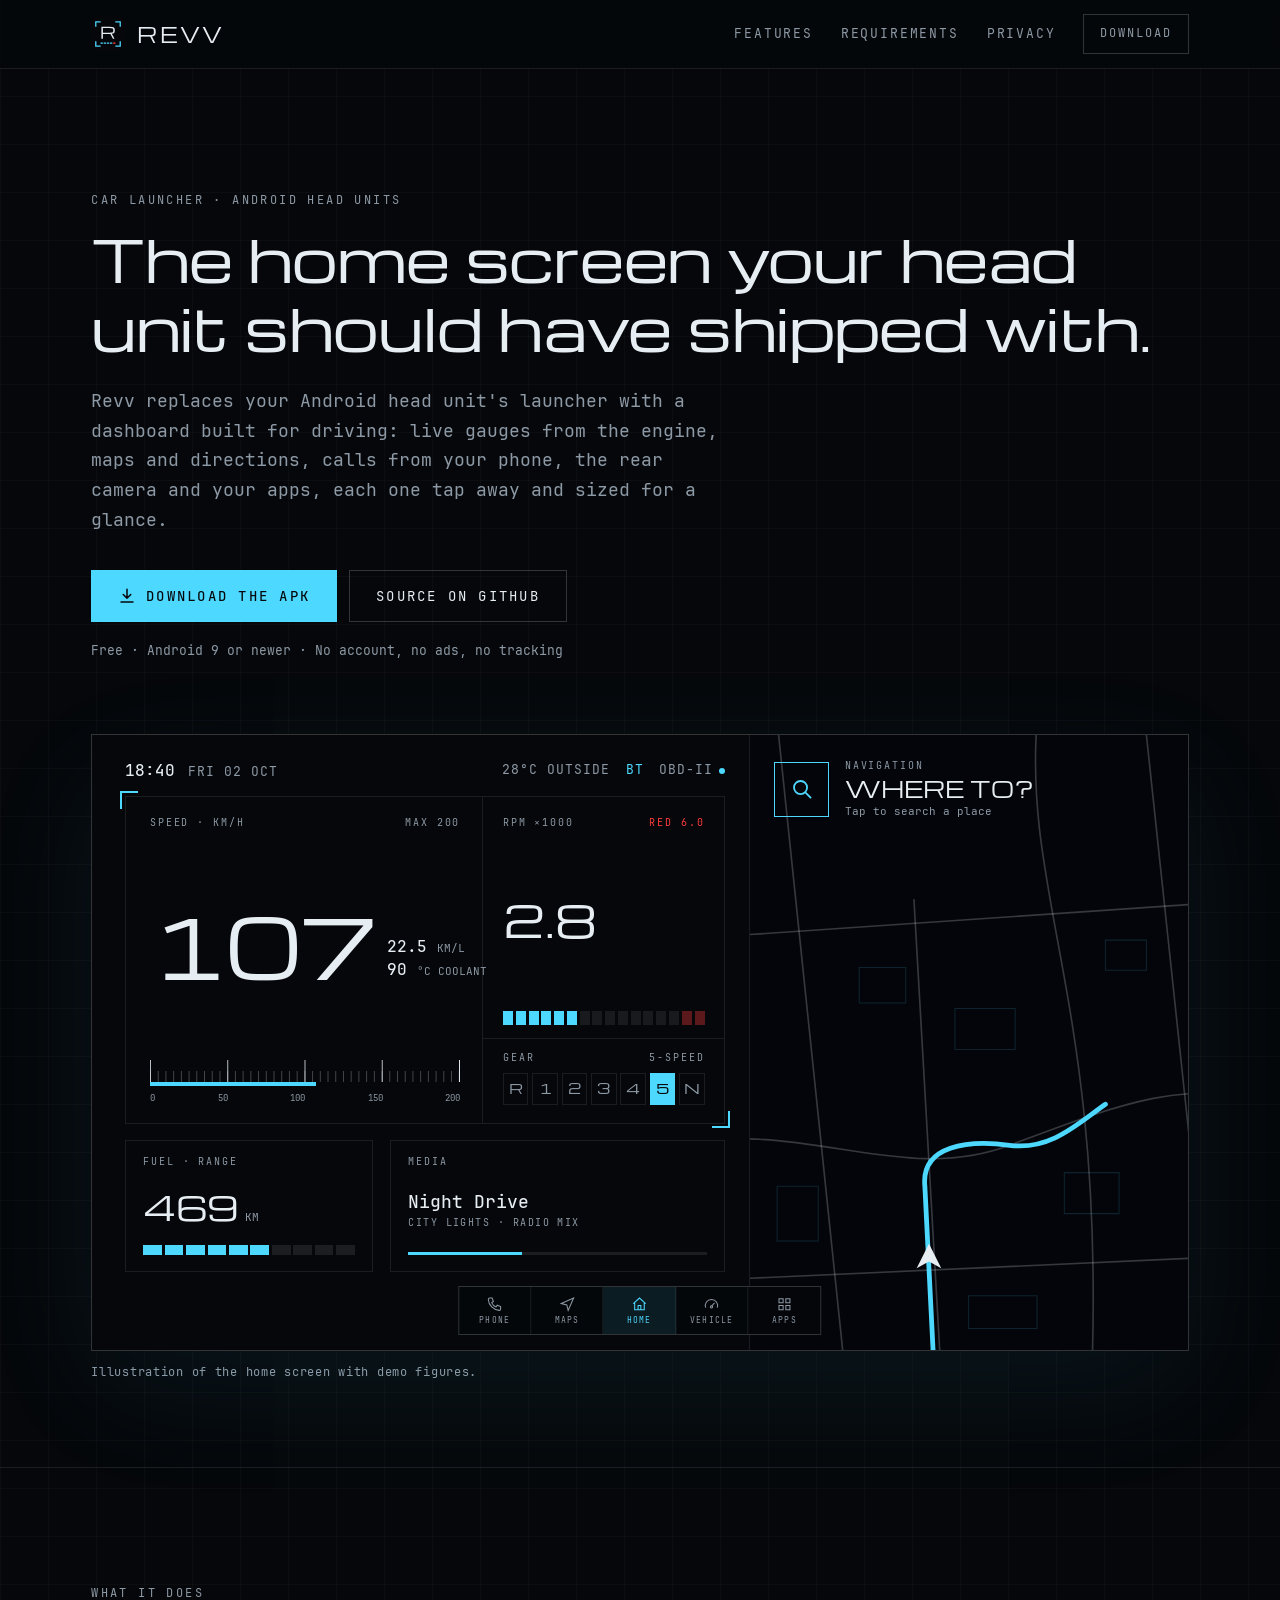
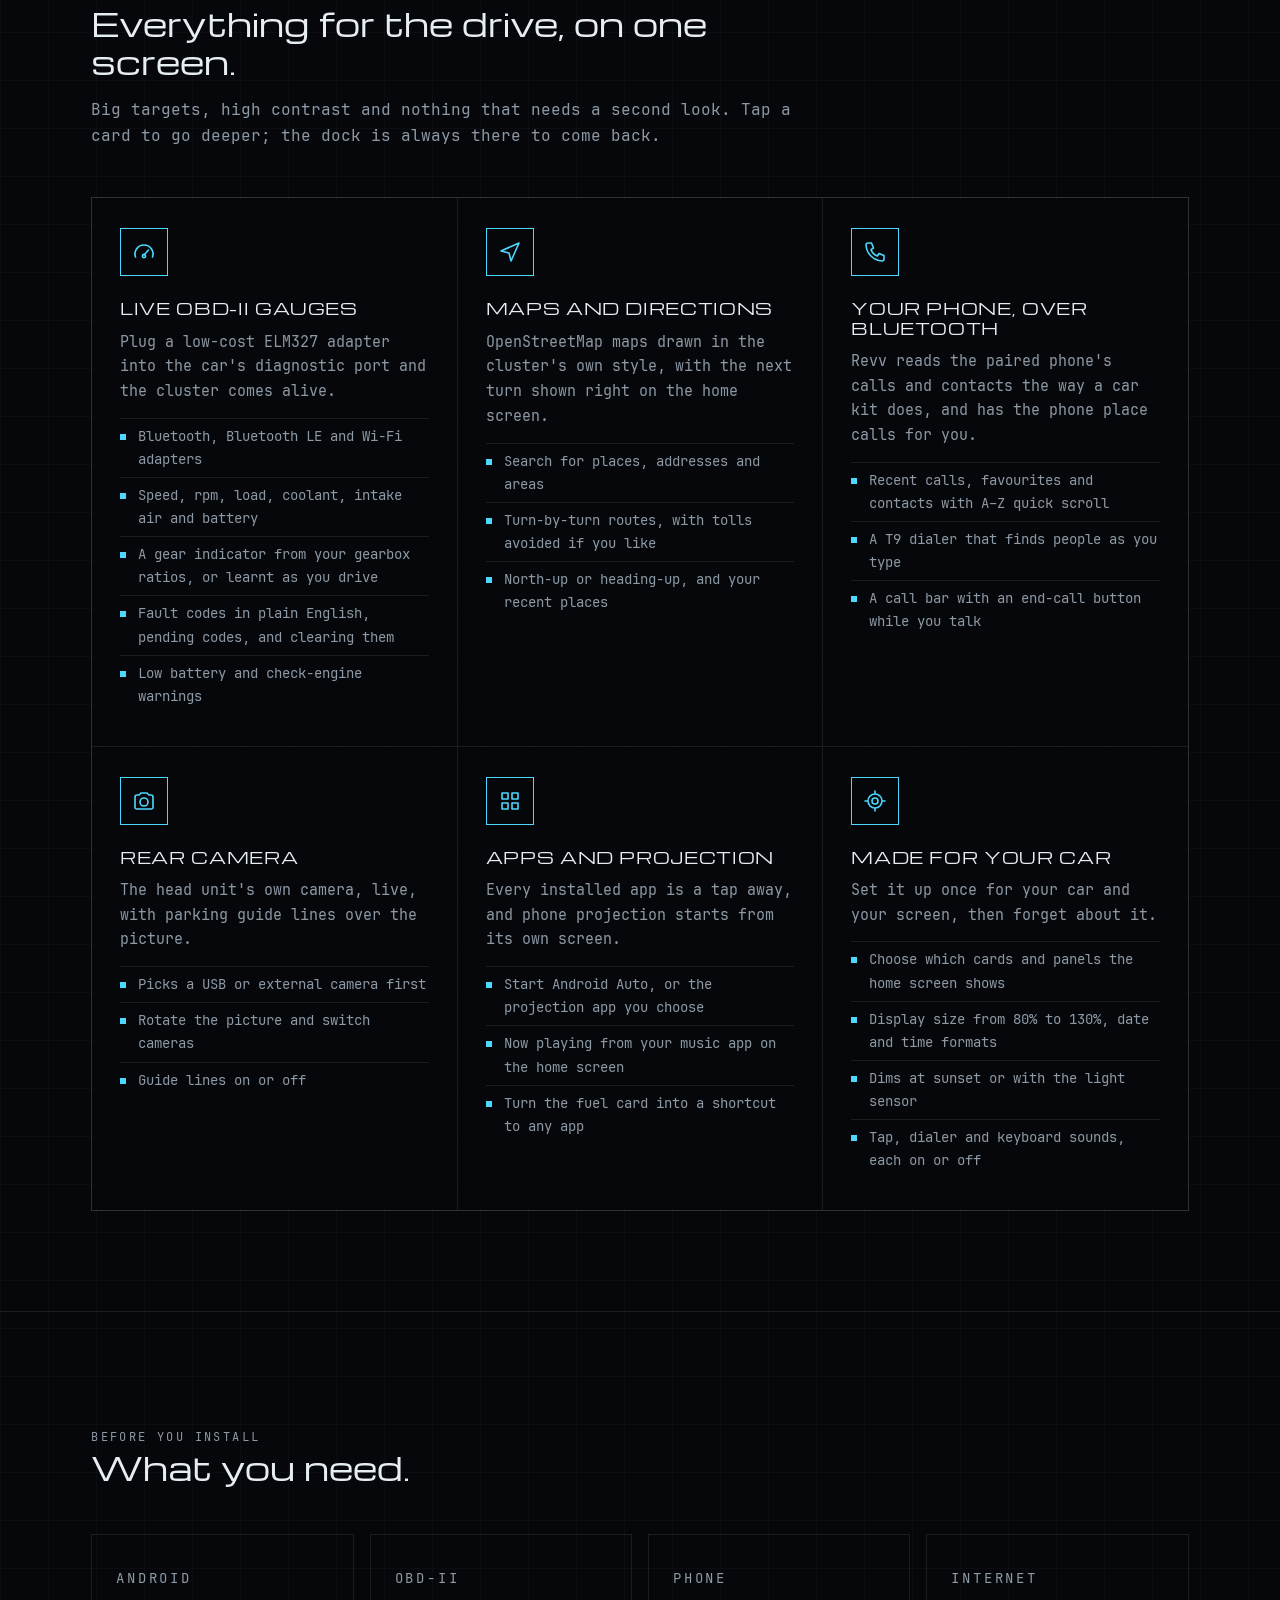
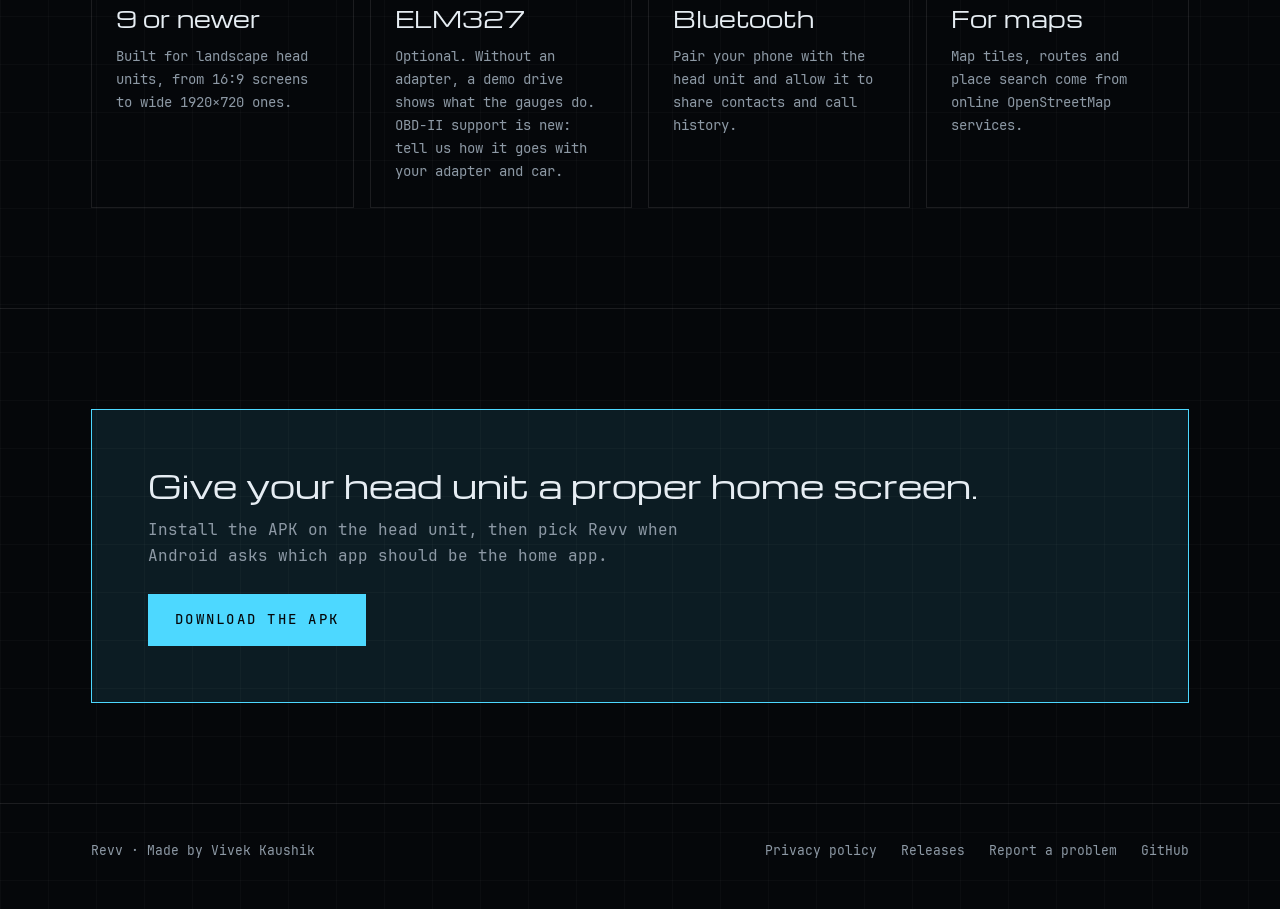
==== site/index.html @ 46c3a81d "Add fastlane releases on v* tags and a GitHub Pages site - fastlane lanes for tests, debug and relea" ====
<!doctype html>
<html lang="en">
<head>
  <meta charset="utf-8">
  <meta name="viewport" content="width=device-width, initial-scale=1">
  <title>Revv · Car launcher for Android head units</title>
  <meta name="description" content="Revv turns an Android head unit into a driver's dashboard: live OBD-II gauges and fault codes, maps and directions, your phone's calls and contacts over Bluetooth, the rear camera and your apps.">
  <meta name="theme-color" content="#05070a">
  <meta property="og:title" content="Revv · Car launcher for Android head units">
  <meta property="og:description" content="Live OBD-II gauges, maps, calls from your phone and your apps, on one home screen built for driving.">
  <meta property="og:type" content="website">
  <link rel="icon" href="assets/icon.svg" type="image/svg+xml">
  <link rel="stylesheet" href="assets/style.css">
</head>
<body>
  <header class="site-header">
    <div class="wrap">
      <a class="brand" href="./" aria-label="Revv home">
        <img src="assets/icon.svg" alt="">
        <span>REVV</span>
      </a>
      <nav class="site-nav" aria-label="Main">
        <a class="hide-small" href="#features">Features</a>
        <a class="hide-small" href="#requirements">Requirements</a>
        <a href="privacy.html">Privacy</a>
        <a class="button small" href="https://github.com/iamvivekkaushik/Revv/releases/latest">Download</a>
      </nav>
    </div>
  </header>

  <main>
    <div class="hero">
      <div class="wrap">
        <p class="caption">Car launcher · Android head units</p>
        <h1>The home screen your head unit should have shipped with.</h1>
        <p class="lede">Revv replaces your Android head unit's launcher with a dashboard built for driving: live gauges from the engine, maps and directions, calls from your phone, the rear camera and your apps, each one tap away and sized for a glance.</p>
        <div class="actions">
          <a class="button solid" href="https://github.com/iamvivekkaushik/Revv/releases/latest">
            <svg viewBox="0 0 24 24" fill="none" stroke="currentColor" stroke-width="2" stroke-linecap="round" stroke-linejoin="round" aria-hidden="true"><path d="M12 3v12M7 10l5 5 5-5M4 20h16"/></svg>
            Download the APK
          </a>
          <a class="button" href="https://github.com/iamvivekkaushik/Revv">Source on GitHub</a>
        </div>
        <p class="meta">Free · Android 9 or newer · No account, no ads, no tracking</p>

        <figure class="hmi" aria-label="Revv's home screen: speed, engine speed and gear, fuel range, now playing, and a map asking where to">
          <div class="hmi-grid">
            <div class="hmi-left">
              <div class="hmi-status">
                <div><b>18:40</b>FRI 02 OCT</div>
                <div>28°C OUTSIDE<span class="gap on">BT</span><span class="gap">OBD-II</span><span class="dot"></span></div>
              </div>
              <div class="hmi-cluster">
                <div class="hmi-speed">
                  <div class="hmi-row"><span>SPEED · KM/H</span><span>MAX 200</span></div>
                  <div class="hmi-readout">
                    <span class="big">107</span>
                    <div class="side">22.5 <span>KM/L</span><br>90 <span>°C COOLANT</span></div>
                  </div>
                  <div>
                    <div class="hmi-scale"></div>
                    <div class="hmi-scale-bar"></div>
                    <div class="hmi-scale-labels"><span>0</span><span>50</span><span>100</span><span>150</span><span>200</span></div>
                  </div>
                </div>
                <div class="hmi-side">
                  <div class="hmi-rpm">
                    <div class="hmi-row"><span>RPM ×1000</span><span class="red">RED 6.0</span></div>
                    <div class="big">2.8</div>
                    <div class="hmi-segments"><i class="lit"></i><i class="lit"></i><i class="lit"></i><i class="lit"></i><i class="lit"></i><i class="lit"></i><i></i><i></i><i></i><i></i><i></i><i></i><i></i><i></i><i class="redline"></i><i class="redline"></i></div>
                  </div>
                  <div class="hmi-gears">
                    <div class="hmi-row"><span>GEAR</span><span>5-SPEED</span></div>
                    <div class="strip"><span>R</span><span>1</span><span>2</span><span>3</span><span>4</span><span class="on">5</span><span>N</span></div>
                  </div>
                </div>
              </div>
              <div class="hmi-cards">
                <div class="hmi-card">
                  <div class="hmi-row"><span>FUEL · RANGE</span></div>
                  <div class="big">469<span>KM</span></div>
                  <div class="hmi-bars"><i class="lit"></i><i class="lit"></i><i class="lit"></i><i class="lit"></i><i class="lit"></i><i class="lit"></i><i></i><i></i><i></i><i></i></div>
                </div>
                <div class="hmi-card">
                  <div class="hmi-row"><span>MEDIA</span></div>
                  <div>
                    <div class="title">Night Drive</div>
                    <div class="sub">CITY LIGHTS · RADIO MIX</div>
                  </div>
                  <div class="hmi-progress"><i></i></div>
                </div>
              </div>
            </div>
            <div class="hmi-map">
              <svg viewBox="0 0 400 450" preserveAspectRatio="xMidYMid slice" aria-hidden="true">
                <g fill="none" stroke="rgba(230,237,243,0.22)" stroke-width="1.2">
                  <path d="M-20 300 C 80 280, 150 330, 230 300 S 360 250, 420 270"/>
                  <path d="M60 -10 L 110 470"/>
                  <path d="M250 -10 C 240 120, 300 200, 290 470"/>
                  <path d="M-20 150 L 420 120"/>
                  <path d="M-20 400 L 420 380"/>
                  <path d="M160 120 L 180 470"/>
                  <path d="M330 0 L 380 470"/>
                </g>
                <g fill="none" stroke="rgba(77,216,255,0.14)" stroke-width="0.8">
                  <path d="M120 170 h 34 v 26 h -34z M190 200 h 44 v 30 h -44z M270 320 h 40 v 30 h -40z M60 330 h 30 v 40 h -30z M300 150 h 30 v 22 h -30z M200 410 h 50 v 24 h -50z"/>
                </g>
                <path d="M175 470 L 168 330 C 165 300, 200 296, 230 300 S 280 284, 300 270" fill="none" stroke="#4dd8ff" stroke-width="3.5" stroke-linecap="round"/>
                <path d="M171 372 l -9 18 l 9 -5 l 9 5 z" fill="#e6edf3"/>
              </svg>
              <div class="hmi-where">
                <div class="box"><svg viewBox="0 0 24 24" fill="none" stroke="#4dd8ff" stroke-width="1.8"><path d="M10.5 17a6.5 6.5 0 1 1 0-13 6.5 6.5 0 0 1 0 13zM15.5 15.5 21 21"/></svg></div>
                <div>
                  <div class="caption">Navigation</div>
                  <div class="q">WHERE TO?</div>
                  <div class="hint">Tap to search a place</div>
                </div>
              </div>
            </div>
          </div>
          <div class="hmi-dock" aria-hidden="true">
            <span><svg viewBox="0 0 24 24" fill="none" stroke="currentColor" stroke-width="1.5"><path d="M5 3h3.5l2 5-2.5 1.6a11 11 0 0 0 6.4 6.4L16 13.5l5 2V19a2 2 0 0 1-2 2A17 17 0 0 1 3 5a2 2 0 0 1 2-2z"/></svg>PHONE</span>
            <span><svg viewBox="0 0 24 24" fill="none" stroke="currentColor" stroke-width="1.5"><path d="M3 11 21 3l-8 18-2-8z"/></svg>MAPS</span>
            <span class="on"><svg viewBox="0 0 24 24" fill="none" stroke="currentColor" stroke-width="1.5"><path d="M3 11l9-8 9 8M5 10v10h14V10M10 20v-6h4v6"/></svg>HOME</span>
            <span><svg viewBox="0 0 24 24" fill="none" stroke="currentColor" stroke-width="1.5"><path d="M3.5 17a9 9 0 1 1 17 0M12 15l4.5-5M13.6 16a1.6 1.6 0 1 1-3.2 0 1.6 1.6 0 0 1 3.2 0"/></svg>VEHICLE</span>
            <span><svg viewBox="0 0 24 24" fill="none" stroke="currentColor" stroke-width="1.5"><path d="M4 4h6v6H4zM14 4h6v6h-6zM4 14h6v6H4zM14 14h6v6h-6z"/></svg>APPS</span>
          </div>
        </figure>
        <p class="hmi-note">Illustration of the home screen with demo figures.</p>
      </div>
    </div>

    <section id="features">
      <div class="wrap">
        <div class="section-head">
          <p class="caption">What it does</p>
          <h2>Everything for the drive, on one screen.</h2>
          <p>Big targets, high contrast and nothing that needs a second look. Tap a card to go deeper; the dock is always there to come back.</p>
        </div>
        <div class="features">
          <article class="feature">
            <div class="icon"><svg viewBox="0 0 24 24" aria-hidden="true"><path d="M3.5 17a9 9 0 1 1 17 0M12 15l4.5-5M13.6 16a1.6 1.6 0 1 1-3.2 0 1.6 1.6 0 0 1 3.2 0"/></svg></div>
            <h3>LIVE OBD-II GAUGES</h3>
            <p>Plug a low-cost ELM327 adapter into the car's diagnostic port and the cluster comes alive.</p>
            <ul>
              <li>Bluetooth, Bluetooth LE and Wi-Fi adapters</li>
              <li>Speed, rpm, load, coolant, intake air and battery</li>
              <li>A gear indicator from your gearbox ratios, or learnt as you drive</li>
              <li>Fault codes in plain English, pending codes, and clearing them</li>
              <li>Low battery and check-engine warnings</li>
            </ul>
          </article>
          <article class="feature">
            <div class="icon"><svg viewBox="0 0 24 24" aria-hidden="true"><path d="M3 11 21 3l-8 18-2-8z"/></svg></div>
            <h3>MAPS AND DIRECTIONS</h3>
            <p>OpenStreetMap maps drawn in the cluster's own style, with the next turn shown right on the home screen.</p>
            <ul>
              <li>Search for places, addresses and areas</li>
              <li>Turn-by-turn routes, with tolls avoided if you like</li>
              <li>North-up or heading-up, and your recent places</li>
            </ul>
          </article>
          <article class="feature">
            <div class="icon"><svg viewBox="0 0 24 24" aria-hidden="true"><path d="M5 3h3.5l2 5-2.5 1.6a11 11 0 0 0 6.4 6.4L16 13.5l5 2V19a2 2 0 0 1-2 2A17 17 0 0 1 3 5a2 2 0 0 1 2-2z"/></svg></div>
            <h3>YOUR PHONE, OVER BLUETOOTH</h3>
            <p>Revv reads the paired phone's calls and contacts the way a car kit does, and has the phone place calls for you.</p>
            <ul>
              <li>Recent calls, favourites and contacts with A–Z quick scroll</li>
              <li>A T9 dialer that finds people as you type</li>
              <li>A call bar with an end-call button while you talk</li>
            </ul>
          </article>
          <article class="feature">
            <div class="icon"><svg viewBox="0 0 24 24" aria-hidden="true"><path d="M3 8a2 2 0 0 1 2-2h2l2-2h6l2 2h2a2 2 0 0 1 2 2v10a2 2 0 0 1-2 2H5a2 2 0 0 1-2-2zM16 13a4 4 0 1 1-8 0 4 4 0 0 1 8 0"/></svg></div>
            <h3>REAR CAMERA</h3>
            <p>The head unit's own camera, live, with parking guide lines over the picture.</p>
            <ul>
              <li>Picks a USB or external camera first</li>
              <li>Rotate the picture and switch cameras</li>
              <li>Guide lines on or off</li>
            </ul>
          </article>
          <article class="feature">
            <div class="icon"><svg viewBox="0 0 24 24" aria-hidden="true"><path d="M4 4h6v6H4zM14 4h6v6h-6zM4 14h6v6H4zM14 14h6v6h-6z"/></svg></div>
            <h3>APPS AND PROJECTION</h3>
            <p>Every installed app is a tap away, and phone projection starts from its own screen.</p>
            <ul>
              <li>Start Android Auto, or the projection app you choose</li>
              <li>Now playing from your music app on the home screen</li>
              <li>Turn the fuel card into a shortcut to any app</li>
            </ul>
          </article>
          <article class="feature">
            <div class="icon"><svg viewBox="0 0 24 24" aria-hidden="true"><path d="M15 12a3 3 0 1 1-6 0 3 3 0 0 1 6 0M19 12a7 7 0 1 1-14 0 7 7 0 0 1 14 0M12 2v3M12 19v3M2 12h3M19 12h3"/></svg></div>
            <h3>MADE FOR YOUR CAR</h3>
            <p>Set it up once for your car and your screen, then forget about it.</p>
            <ul>
              <li>Choose which cards and panels the home screen shows</li>
              <li>Display size from 80% to 130%, date and time formats</li>
              <li>Dims at sunset or with the light sensor</li>
              <li>Tap, dialer and keyboard sounds, each on or off</li>
            </ul>
          </article>
        </div>
      </div>
    </section>

    <section id="requirements">
      <div class="wrap">
        <div class="section-head">
          <p class="caption">Before you install</p>
          <h2>What you need.</h2>
        </div>
        <div class="facts">
          <div class="fact">
            <p class="caption">Android</p>
            <div class="value">9 or newer</div>
            <p>Built for landscape head units, from 16:9 screens to wide 1920×720 ones.</p>
          </div>
          <div class="fact">
            <p class="caption">OBD-II</p>
            <div class="value">ELM327</div>
            <p>Optional. Without an adapter, a demo drive shows what the gauges do. OBD-II support is new: tell us how it goes with your adapter and car.</p>
          </div>
          <div class="fact">
            <p class="caption">Phone</p>
            <div class="value">Bluetooth</div>
            <p>Pair your phone with the head unit and allow it to share contacts and call history.</p>
          </div>
          <div class="fact">
            <p class="caption">Internet</p>
            <div class="value">For maps</div>
            <p>Map tiles, routes and place search come from online OpenStreetMap services.</p>
          </div>
        </div>
      </div>
    </section>

    <section class="cta">
      <div class="wrap">
        <div class="panel">
          <div>
            <h2>Give your head unit a proper home screen.</h2>
            <p>Install the APK on the head unit, then pick Revv when Android asks which app should be the home app.</p>
          </div>
          <a class="button solid" href="https://github.com/iamvivekkaushik/Revv/releases/latest">Download the APK</a>
        </div>
      </div>
    </section>
  </main>

  <footer class="site-footer">
    <div class="wrap">
      <span>Revv · Made by Vivek Kaushik</span>
      <nav aria-label="Footer">
        <a href="privacy.html">Privacy policy</a>
        <a href="https://github.com/iamvivekkaushik/Revv/releases">Releases</a>
        <a href="https://github.com/iamvivekkaushik/Revv/issues">Report a problem</a>
        <a href="https://github.com/iamvivekkaushik/Revv">GitHub</a>
      </nav>
    </div>
  </footer>
</body>
</html>
---- site/assets/style.css ----
/* Revv's site: the HMI's own palette and fonts (Hmi.kt), on the same blueprint grid. */

@font-face {
  font-family: "Michroma";
  src: url("fonts/michroma_regular.ttf") format("truetype");
  font-display: swap;
}
@font-face {
  font-family: "JetBrains Mono";
  src: url("fonts/jetbrains_mono_regular.ttf") format("truetype");
  font-weight: 400;
  font-display: swap;
}
@font-face {
  font-family: "JetBrains Mono";
  src: url("fonts/jetbrains_mono_medium.ttf") format("truetype");
  font-weight: 500 700;
  font-display: swap;
}

:root {
  color-scheme: dark;
  --bg: #05070a;
  --panel: #080b10;
  --map: #03050a;
  --text: #e6edf3;
  --muted: #8d99a5;
  --faint: #3e4852;
  --line: rgba(255, 255, 255, 0.09);
  --line-strong: rgba(255, 255, 255, 0.18);
  --cyan: #4dd8ff;
  --cyan-wash: rgba(77, 216, 255, 0.1);
  --red: #ff3b3b;
  --amber: #ffb000;
  --display: "Michroma", "Eurostile", system-ui, sans-serif;
  --mono: "JetBrains Mono", ui-monospace, "SFMono-Regular", Menlo, monospace;
  --gutter: clamp(16px, 4vw, 56px);
  --max: 1200px;
}

* { box-sizing: border-box; }

html { scroll-behavior: smooth; }

body {
  margin: 0;
  background-color: var(--bg);
  background-image:
    linear-gradient(rgba(255, 255, 255, 0.025) 1px, transparent 1px),
    linear-gradient(90deg, rgba(255, 255, 255, 0.025) 1px, transparent 1px);
  background-size: 48px 48px;
  color: var(--text);
  font-family: var(--mono);
  font-size: 16px;
  line-height: 1.65;
  -webkit-font-smoothing: antialiased;
  overflow-x: hidden;
}

a { color: var(--cyan); text-decoration: none; }
a:hover { text-decoration: underline; text-underline-offset: 3px; }
a:focus-visible, .button:focus-visible { outline: 2px solid var(--cyan); outline-offset: 3px; }

.wrap { max-width: var(--max); margin: 0 auto; padding: 0 var(--gutter); }

.caption {
  font-size: 12px;
  letter-spacing: 0.2em;
  text-transform: uppercase;
  color: var(--muted);
}

h1, h2, h3 { font-family: var(--display); font-weight: 400; line-height: 1.2; margin: 0; }
h1 { font-size: clamp(30px, 5.2vw, 58px); letter-spacing: -0.01em; }
h2 { font-size: clamp(22px, 3vw, 32px); }
h3 { font-size: 16px; letter-spacing: 0.04em; }

/* Header */

.site-header {
  position: sticky;
  top: 0;
  z-index: 10;
  background: rgba(5, 7, 10, 0.86);
  backdrop-filter: blur(10px);
  border-bottom: 1px solid var(--line);
}
.site-header .wrap { display: flex; align-items: center; justify-content: space-between; gap: 16px; height: 68px; }
.brand { display: flex; align-items: center; gap: 12px; color: var(--text); }
.brand:hover { text-decoration: none; }
.brand img { width: 34px; height: 34px; }
.brand span { font-family: var(--display); font-size: 20px; letter-spacing: 0.12em; }
.site-nav { display: flex; align-items: center; gap: clamp(12px, 2.4vw, 28px); font-size: 13px; letter-spacing: 0.14em; text-transform: uppercase; }
.site-nav a { color: var(--muted); }
.site-nav a:hover { color: var(--text); text-decoration: none; }
@media (max-width: 640px) { .site-nav .hide-small { display: none; } }
/* On a phone the hero's own download button is right below, so the header keeps just the links. */
@media (max-width: 420px) {
  .site-nav .button { display: none; }
  .brand span { font-size: 17px; }
}

/* Buttons */

.button {
  display: inline-flex;
  align-items: center;
  justify-content: center;
  gap: 10px;
  min-height: 52px;
  padding: 0 26px;
  border: 1px solid var(--line-strong);
  color: var(--text);
  font-family: var(--mono);
  font-size: 14px;
  letter-spacing: 0.16em;
  text-transform: uppercase;
  white-space: nowrap;
}
.button:hover { text-decoration: none; border-color: var(--text); }
.button.solid { background: var(--cyan); border-color: var(--cyan); color: var(--bg); font-weight: 700; }
.button.solid:hover { background: #9ae9ff; border-color: #9ae9ff; }
.button.small { min-height: 40px; padding: 0 16px; font-size: 12px; }
.button svg { width: 18px; height: 18px; }

/* Hero */

.hero { padding: clamp(48px, 9vw, 110px) 0 clamp(40px, 6vw, 72px); }
.hero .lede { max-width: 640px; margin: 24px 0 0; color: var(--muted); font-size: clamp(16px, 1.6vw, 18px); }
.hero .actions { display: flex; flex-wrap: wrap; gap: 12px; margin-top: 36px; }
.hero .meta { margin-top: 18px; font-size: 13px; color: var(--muted); }

/* The HMI, drawn in HTML: a scaled-down home screen with demo figures. */

.hmi {
  container-type: inline-size;
  position: relative;
  margin: clamp(40px, 6vw, 72px) 0 0;
  aspect-ratio: 16 / 9;
  border: 1px solid var(--line-strong);
  background: var(--bg);
  box-shadow: 0 40px 120px rgba(77, 216, 255, 0.07);
  overflow: hidden;
}
.hmi * { line-height: 1.1; }
.hmi-grid { display: grid; grid-template-columns: 60fr 40fr; height: 100%; }
/* The bottom padding keeps the cards clear of the dock, as on the head unit. */
.hmi-left { display: flex; flex-direction: column; gap: 1.5cqi; padding: 2.4cqi 2.2cqi 7.2cqi 3cqi; min-width: 0; }
.hmi-status { display: flex; justify-content: space-between; align-items: center; font-size: 1.15cqi; color: var(--muted); letter-spacing: 0.08em; }
.hmi-status b { color: var(--text); font-weight: 500; font-size: 1.5cqi; margin-right: 1.2cqi; letter-spacing: 0; }
.hmi-status .on { color: var(--cyan); }
.hmi-status .dot { display: inline-block; width: 0.6cqi; height: 0.6cqi; border-radius: 50%; background: var(--cyan); margin-left: 0.5cqi; vertical-align: middle; }
.hmi-status .gap { margin-left: 1.4cqi; }

.hmi-cluster { position: relative; flex: 1; display: grid; grid-template-columns: minmax(0, 1fr) 22cqi; border: 1px solid var(--line); min-height: 0; }
.hmi-cluster::before, .hmi-cluster::after { content: ""; position: absolute; width: 1.4cqi; height: 1.4cqi; border-color: var(--cyan); border-style: solid; }
.hmi-cluster::before { top: -0.5cqi; left: -0.5cqi; border-width: 2px 0 0 2px; }
.hmi-cluster::after { bottom: -0.5cqi; right: -0.5cqi; border-width: 0 2px 2px 0; }
.hmi-speed { min-width: 0; display: flex; flex-direction: column; justify-content: space-between; padding: 1.8cqi 2cqi 1.8cqi 2.2cqi; border-right: 1px solid var(--line); }
.hmi-row { display: flex; justify-content: space-between; font-size: 0.95cqi; letter-spacing: 0.18em; color: var(--muted); }
.hmi-row .red { color: var(--red); }
.hmi-readout { display: flex; align-items: flex-end; gap: 1.1cqi; min-width: 0; }
.hmi-readout .big { font-family: var(--display); font-size: 7.4cqi; letter-spacing: -0.03em; }
.hmi-readout .side { padding-bottom: 0.6cqi; font-size: 1.45cqi; font-weight: 500; line-height: 1.5; white-space: nowrap; }
.hmi-readout .side span { font-size: 1cqi; color: var(--muted); font-weight: 400; }
/* Ticks every 5 km/h with a taller one every 50, over the bar filled to the speed. */
.hmi-scale {
  height: 2cqi;
  background:
    linear-gradient(90deg, rgba(230, 237, 243, 0.8) 1px, transparent 1px) 0 0 / 25% 100% repeat-x,
    linear-gradient(90deg, rgba(255, 255, 255, 0.25) 1px, transparent 1px) 0 100% / 2.5% 50% repeat-x;
  border-right: 1px solid rgba(230, 237, 243, 0.8);
}
.hmi-scale-bar { height: 0.35cqi; width: 53.5%; background: var(--cyan); }
.hmi-scale-labels { display: flex; justify-content: space-between; margin-top: 0.6cqi; font-size: 0.85cqi; color: var(--muted); }
.hmi-side { display: grid; grid-template-rows: 1fr auto; }
.hmi-rpm { padding: 1.8cqi 1.8cqi 1.2cqi; border-bottom: 1px solid var(--line); display: flex; flex-direction: column; justify-content: space-between; }
.hmi-rpm .big { font-family: var(--display); font-size: 4cqi; }
.hmi-segments { display: grid; grid-template-columns: repeat(16, 1fr); gap: 0.25cqi; height: 1.3cqi; }
.hmi-segments i { background: rgba(255, 255, 255, 0.08); }
.hmi-segments i.lit { background: var(--cyan); }
.hmi-segments i.redline { background: rgba(255, 59, 59, 0.35); }
.hmi-gears { padding: 1.2cqi 1.8cqi 1.6cqi; }
.hmi-gears .strip { display: grid; grid-template-columns: repeat(7, 1fr); gap: 0.35cqi; margin-top: 0.9cqi; }
.hmi-gears .strip span { display: grid; place-items: center; height: 2.9cqi; border: 1px solid var(--line); font-family: var(--display); font-size: 1.3cqi; color: var(--muted); }
.hmi-gears .strip span.on { background: var(--cyan); border-color: var(--cyan); color: var(--bg); }

.hmi-cards { display: grid; grid-template-columns: 1fr 1.35fr; gap: 1.5cqi; height: 12cqi; }
.hmi-card { border: 1px solid var(--line); padding: 1.4cqi 1.6cqi; display: flex; flex-direction: column; justify-content: space-between; min-width: 0; }
.hmi-card .big { font-family: var(--display); font-size: 3cqi; }
.hmi-card .big span { font-family: var(--mono); font-size: 1cqi; color: var(--muted); margin-left: 0.5cqi; }
.hmi-bars { display: grid; grid-template-columns: repeat(10, 1fr); gap: 0.25cqi; height: 0.9cqi; }
.hmi-bars i { background: rgba(255, 255, 255, 0.09); }
.hmi-bars i.lit { background: var(--cyan); }
.hmi-card .title { font-size: 1.6cqi; font-weight: 500; white-space: nowrap; overflow: hidden; text-overflow: ellipsis; }
.hmi-card .sub { font-size: 0.95cqi; letter-spacing: 0.14em; color: var(--muted); margin-top: 0.5cqi; }
.hmi-progress { height: 0.25cqi; background: var(--line); }
.hmi-progress i { display: block; height: 100%; width: 38%; background: var(--cyan); }

.hmi-map { position: relative; background: var(--map); border-left: 1px solid var(--line); overflow: hidden; }
.hmi-map svg { position: absolute; inset: 0; width: 100%; height: 100%; }
.hmi-where { position: absolute; top: 2.4cqi; left: 2.2cqi; right: 2.2cqi; display: flex; gap: 1.4cqi; align-items: center; }
.hmi-where .box { width: 5cqi; height: 5cqi; border: 1px solid var(--cyan); display: grid; place-items: center; flex: none; }
.hmi-where .box svg { position: static; width: 2.2cqi; height: 2.2cqi; }
.hmi-where .q { font-family: var(--display); font-size: 2cqi; margin-top: 0.4cqi; }
.hmi-where .caption { font-size: 0.9cqi; }
.hmi-where .hint { font-size: 1cqi; color: var(--muted); margin-top: 0.4cqi; }

.hmi-dock { position: absolute; left: 50%; bottom: 1.4cqi; transform: translateX(-50%); display: flex; border: 1px solid var(--line-strong); background: rgba(5, 7, 10, 0.92); }
.hmi-dock span { display: flex; flex-direction: column; align-items: center; gap: 0.4cqi; width: 6.6cqi; padding: 0.8cqi 0; font-size: 0.75cqi; letter-spacing: 0.14em; color: var(--muted); border-right: 1px solid var(--line); }
.hmi-dock span:last-child { border-right: 0; }
.hmi-dock span.on { color: var(--cyan); background: rgba(77, 216, 255, 0.1); }
.hmi-dock svg { width: 1.5cqi; height: 1.5cqi; }

.hmi-note { margin-top: 12px; font-size: 12px; color: var(--muted); letter-spacing: 0.06em; }

/* Sections */

section { padding: clamp(56px, 8vw, 100px) 0; border-top: 1px solid var(--line); }
.section-head { max-width: 700px; margin-bottom: clamp(32px, 4vw, 48px); }
.section-head p { color: var(--muted); margin: 16px 0 0; }

.features { display: grid; grid-template-columns: repeat(auto-fill, minmax(min(100%, 330px), 1fr)); gap: 1px; background: var(--line); border: 1px solid var(--line); }
.feature { background: var(--bg); padding: 30px 28px 32px; }
.feature .icon { width: 48px; height: 48px; border: 1px solid var(--cyan); display: grid; place-items: center; margin-bottom: 22px; }
.feature .icon svg { width: 24px; height: 24px; stroke: var(--cyan); fill: none; stroke-width: 1.6; stroke-linecap: round; stroke-linejoin: round; }
.feature p { color: var(--muted); margin: 12px 0 0; font-size: 15px; }
.feature ul { margin: 14px 0 0; padding: 0; list-style: none; font-size: 14px; color: var(--muted); }
.feature li { padding: 6px 0 6px 18px; position: relative; border-top: 1px solid var(--line); }
.feature li::before { content: ""; position: absolute; left: 0; top: 15px; width: 6px; height: 6px; background: var(--cyan); }

.facts { display: grid; grid-template-columns: repeat(auto-fit, minmax(min(100%, 240px), 1fr)); gap: 16px; }
.fact { border: 1px solid var(--line); padding: 24px; }
.fact .value { font-family: var(--display); font-size: 22px; margin-top: 10px; }
.fact p { margin: 8px 0 0; color: var(--muted); font-size: 14px; }

.cta { text-align: left; }
.cta .panel { border: 1px solid var(--cyan); background: var(--cyan-wash); padding: clamp(28px, 5vw, 56px); display: flex; flex-wrap: wrap; align-items: center; justify-content: space-between; gap: 24px; }
.cta p { margin: 12px 0 0; color: var(--muted); max-width: 560px; }

/* Footer */

.site-footer { border-top: 1px solid var(--line); padding: 36px 0 48px; font-size: 13px; color: var(--muted); }
.site-footer .wrap { display: flex; flex-wrap: wrap; justify-content: space-between; gap: 16px 32px; }
.site-footer nav { display: flex; flex-wrap: wrap; gap: 12px 24px; }
.site-footer a { color: var(--muted); }
.site-footer a:hover { color: var(--text); }

/* Privacy policy */

.policy { padding: clamp(40px, 7vw, 80px) 0 clamp(56px, 8vw, 96px); }
.policy .wrap { max-width: 860px; }
.policy .effective { margin-top: 14px; color: var(--muted); font-size: 14px; }
.policy .summary { margin: 36px 0 8px; border: 1px solid var(--cyan); background: var(--cyan-wash); padding: 24px 28px; }
.policy .summary ul { margin: 12px 0 0; padding-left: 20px; }
.policy .summary li { margin: 6px 0; }
.policy h2 { font-size: clamp(18px, 2.2vw, 22px); margin: 56px 0 16px; padding-top: 24px; border-top: 1px solid var(--line); }
.policy h3 { margin: 28px 0 8px; color: var(--cyan); font-family: var(--mono); font-weight: 500; font-size: 15px; letter-spacing: 0.08em; text-transform: uppercase; }
.policy p, .policy li { color: #c3ccd5; }
.policy ul { padding-left: 20px; }
.policy li { margin: 6px 0; }
.policy strong { color: var(--text); font-weight: 500; }

.table-scroll { overflow-x: auto; margin: 16px 0; border: 1px solid var(--line); }
table { width: 100%; border-collapse: collapse; font-size: 14px; min-width: 560px; }
th, td { text-align: left; vertical-align: top; padding: 12px 16px; border-bottom: 1px solid var(--line); }
th { font-weight: 500; font-size: 12px; letter-spacing: 0.14em; text-transform: uppercase; color: var(--muted); background: var(--panel); }
tr:last-child td { border-bottom: 0; }
td:first-child { color: var(--text); white-space: nowrap; }

/* On a phone each table row becomes a small card, its column names as labels. */
@media (max-width: 640px) {
  table { min-width: 0; }
  thead { display: none; }
  table, tbody, tr, td { display: block; }
  tr { padding: 14px 16px; border-bottom: 1px solid var(--line); }
  tr:last-child { border-bottom: 0; }
  td { padding: 4px 0; border: 0; }
  td:first-child { white-space: normal; font-weight: 500; padding-bottom: 6px; }
  td + td::before { content: attr(data-label); display: block; font-size: 11px; letter-spacing: 0.14em; text-transform: uppercase; color: var(--muted); }
}

@media (prefers-reduced-motion: reduce) { html { scroll-behavior: auto; } }
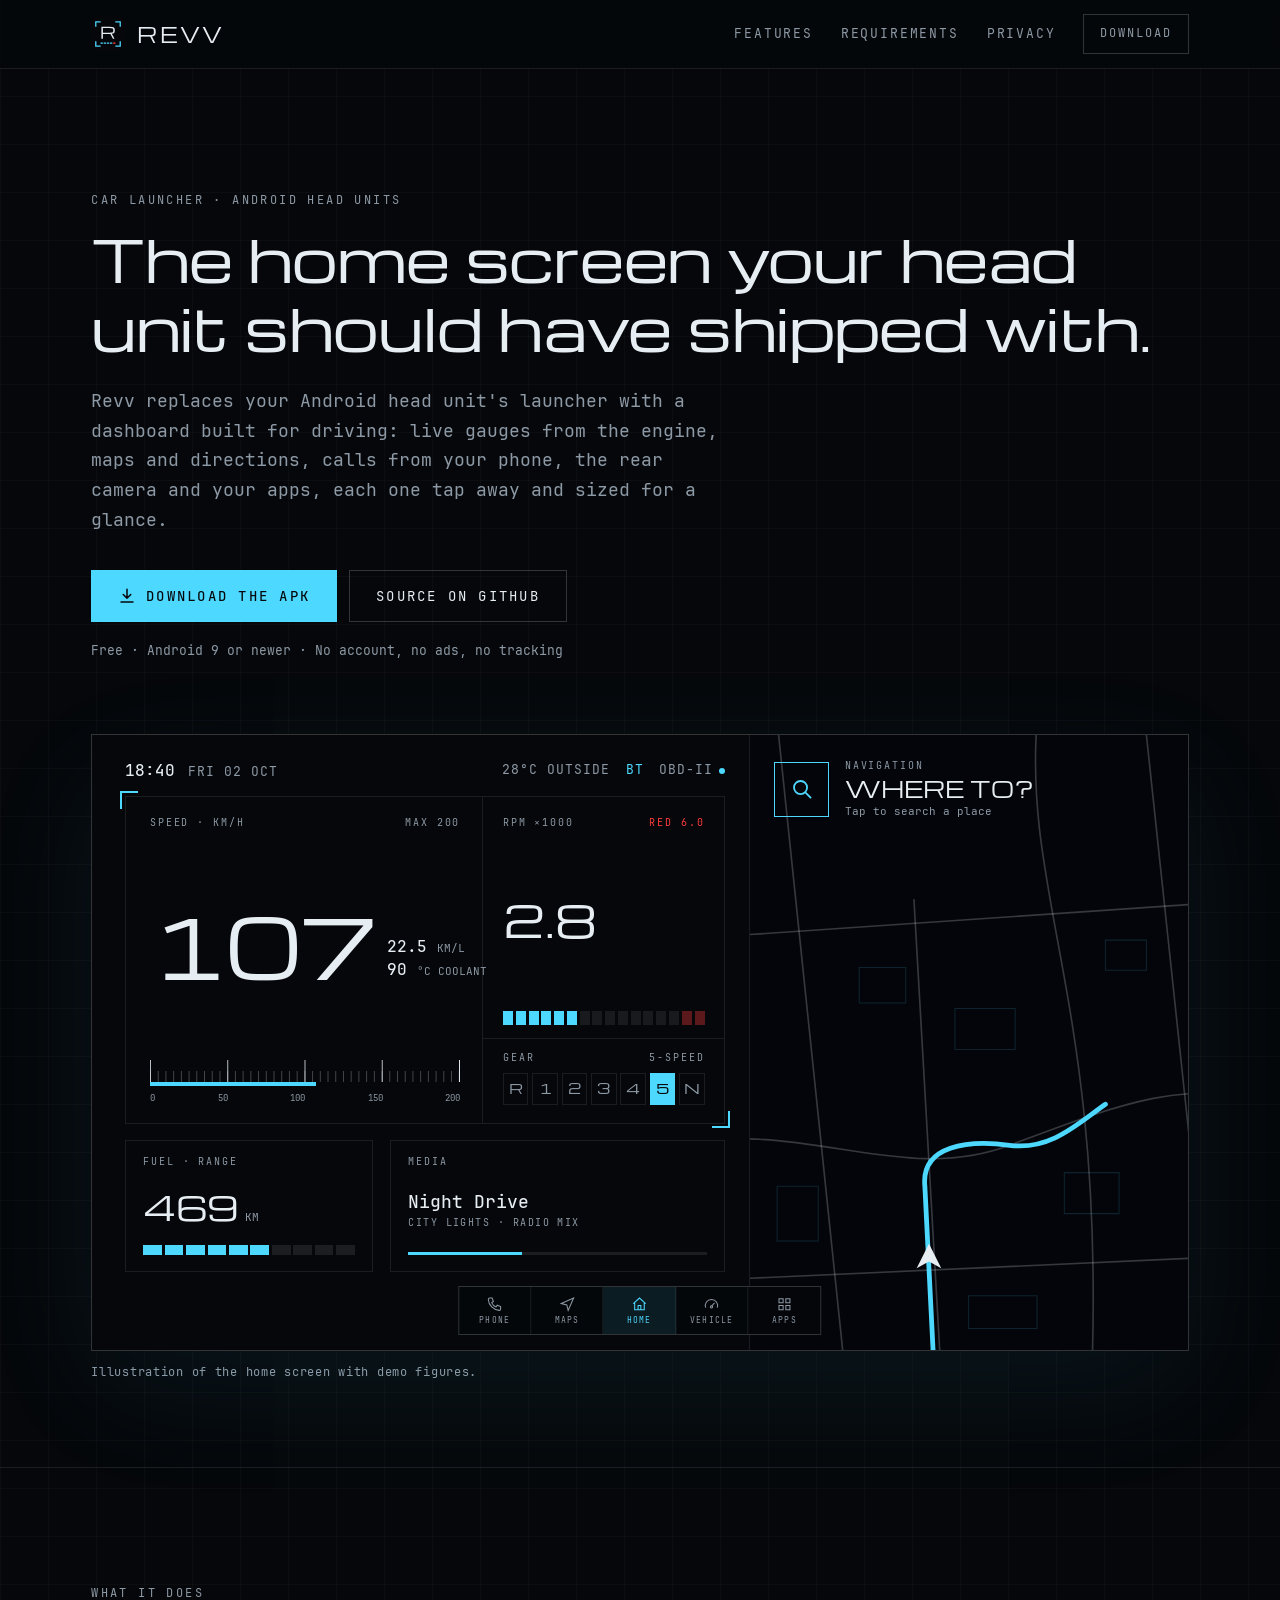
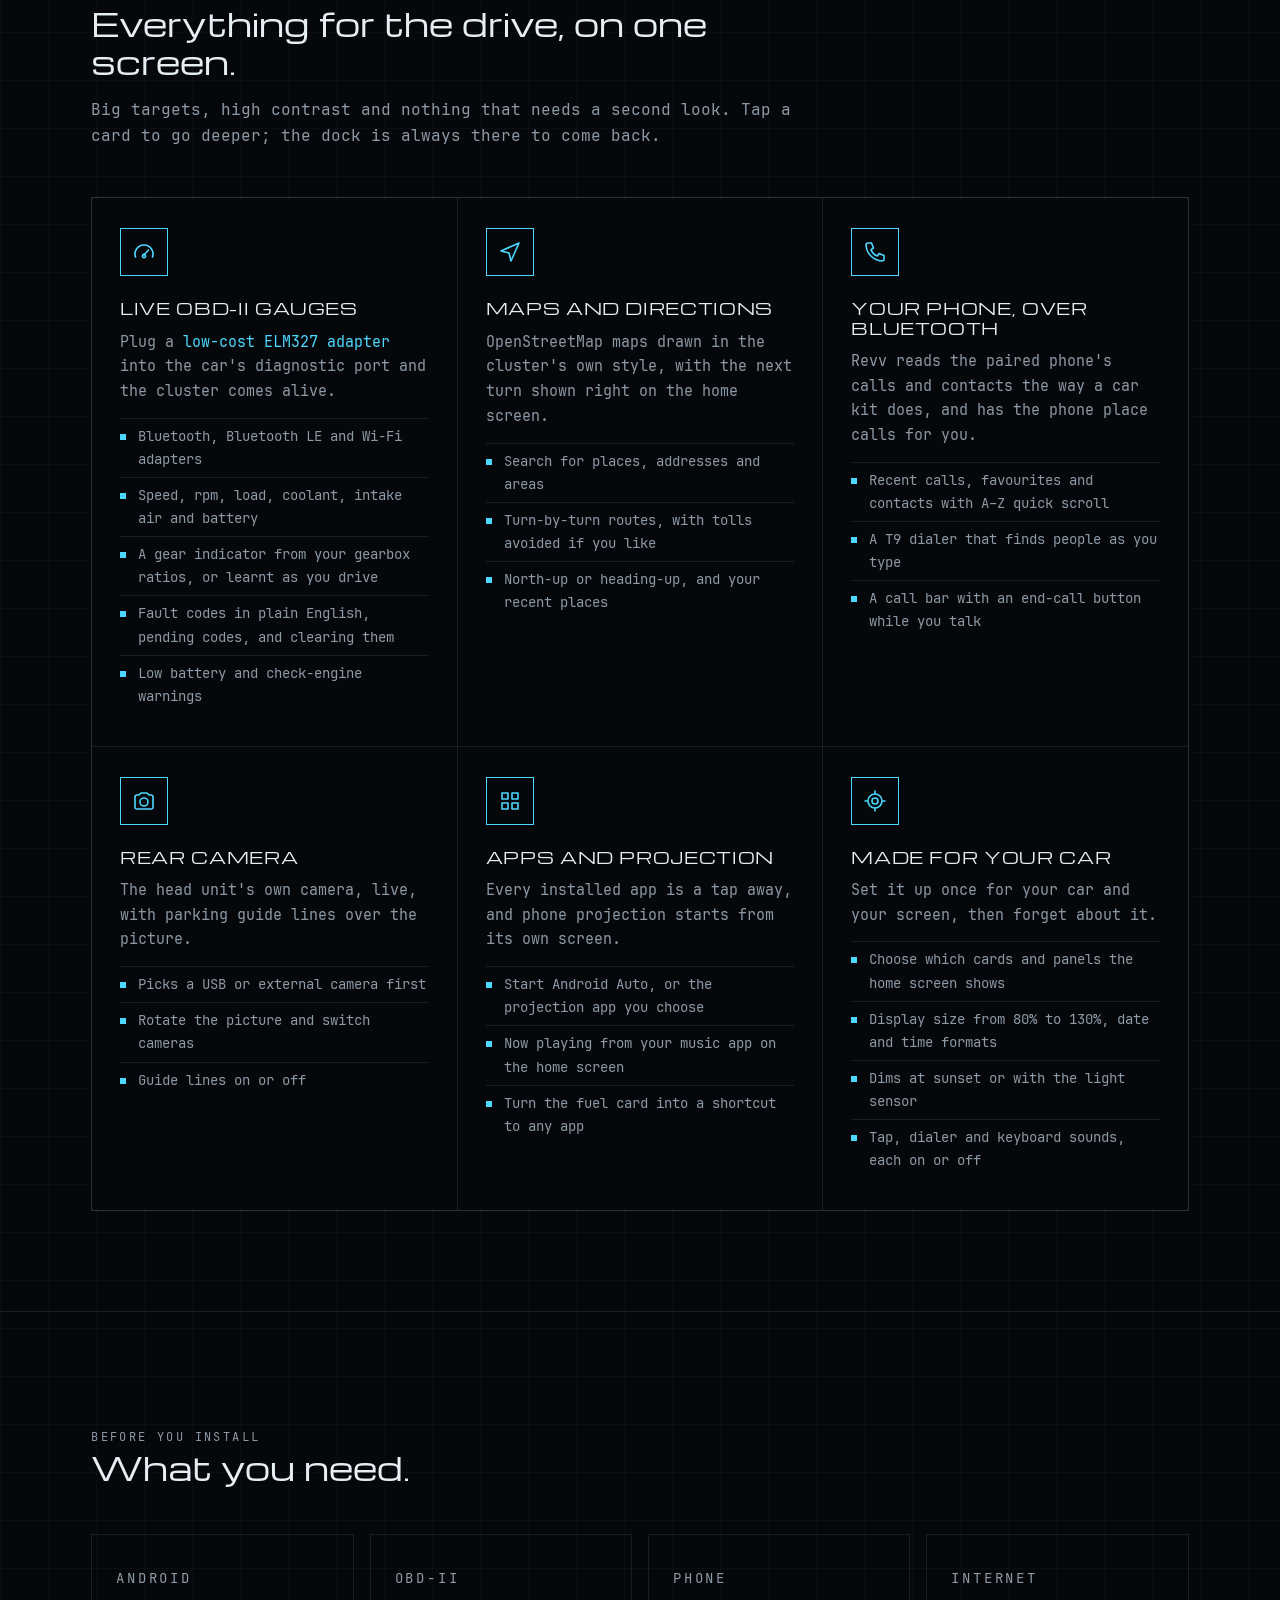
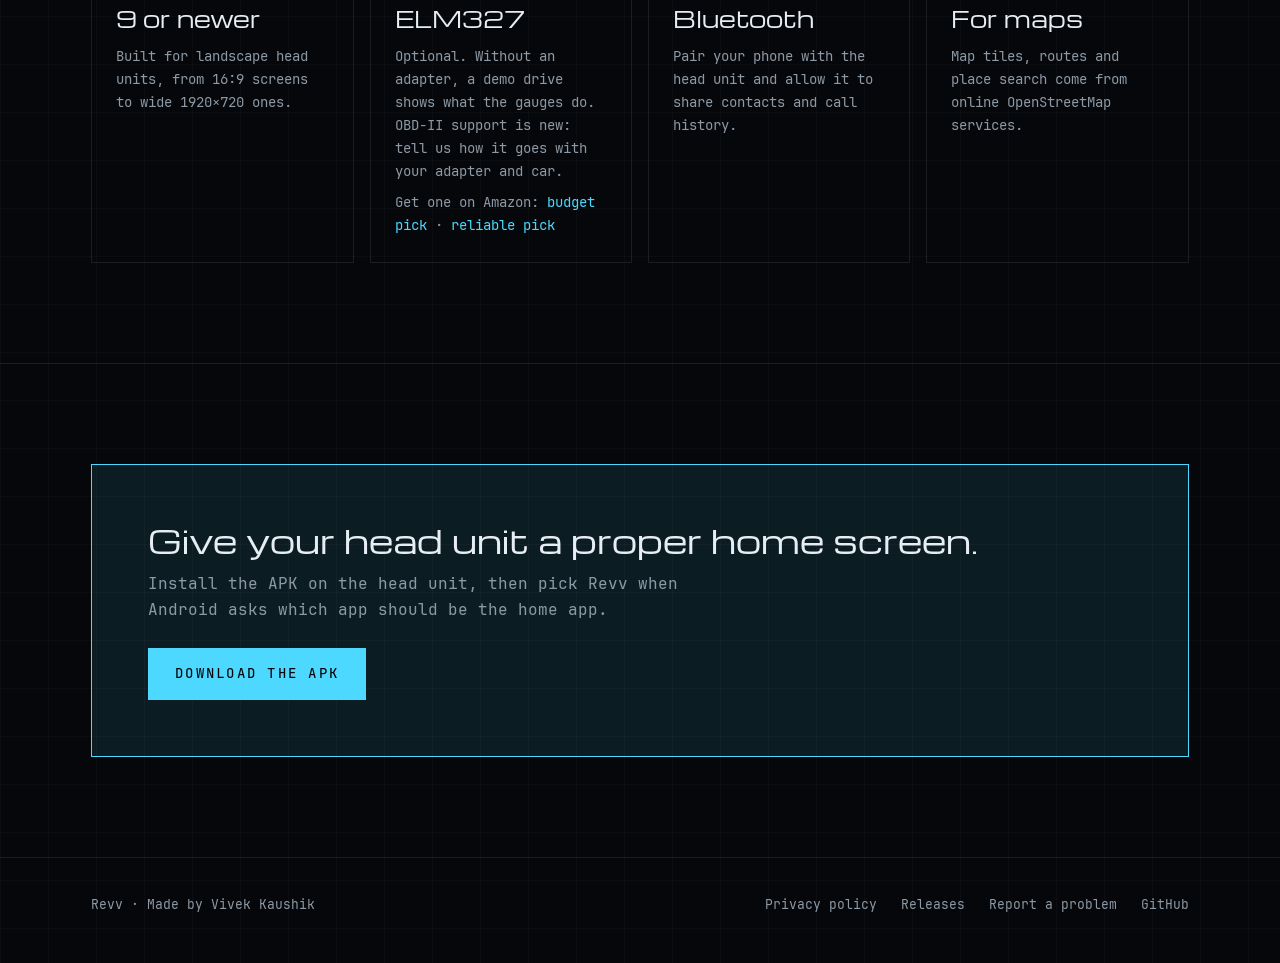
==== commit da950408: "Link ELM327 adapters on Amazon from the site The OBD-II feature card links a budget adapter, and the" ====
--- a/site/index.html
+++ b/site/index.html
@@ -141,7 +141,7 @@
           <article class="feature">
             <div class="icon"><svg viewBox="0 0 24 24" aria-hidden="true"><path d="M3.5 17a9 9 0 1 1 17 0M12 15l4.5-5M13.6 16a1.6 1.6 0 1 1-3.2 0 1.6 1.6 0 0 1 3.2 0"/></svg></div>
             <h3>LIVE OBD-II GAUGES</h3>
-            <p>Plug a low-cost ELM327 adapter into the car's diagnostic port and the cluster comes alive.</p>
+            <p>Plug a <a href="https://link.amazon/B03dDizn2" target="_blank" rel="noopener">low-cost ELM327 adapter</a> into the car's diagnostic port and the cluster comes alive.</p>
             <ul>
               <li>Bluetooth, Bluetooth LE and Wi-Fi adapters</li>
               <li>Speed, rpm, load, coolant, intake air and battery</li>
@@ -221,6 +221,7 @@
             <p class="caption">OBD-II</p>
             <div class="value">ELM327</div>
             <p>Optional. Without an adapter, a demo drive shows what the gauges do. OBD-II support is new: tell us how it goes with your adapter and car.</p>
+            <p>Get one on Amazon: <a href="https://link.amazon/B03dDizn2" target="_blank" rel="noopener">budget pick</a> · <a href="https://link.amazon/B00wy39Qi" target="_blank" rel="noopener">reliable pick</a></p>
           </div>
           <div class="fact">
             <p class="caption">Phone</p>
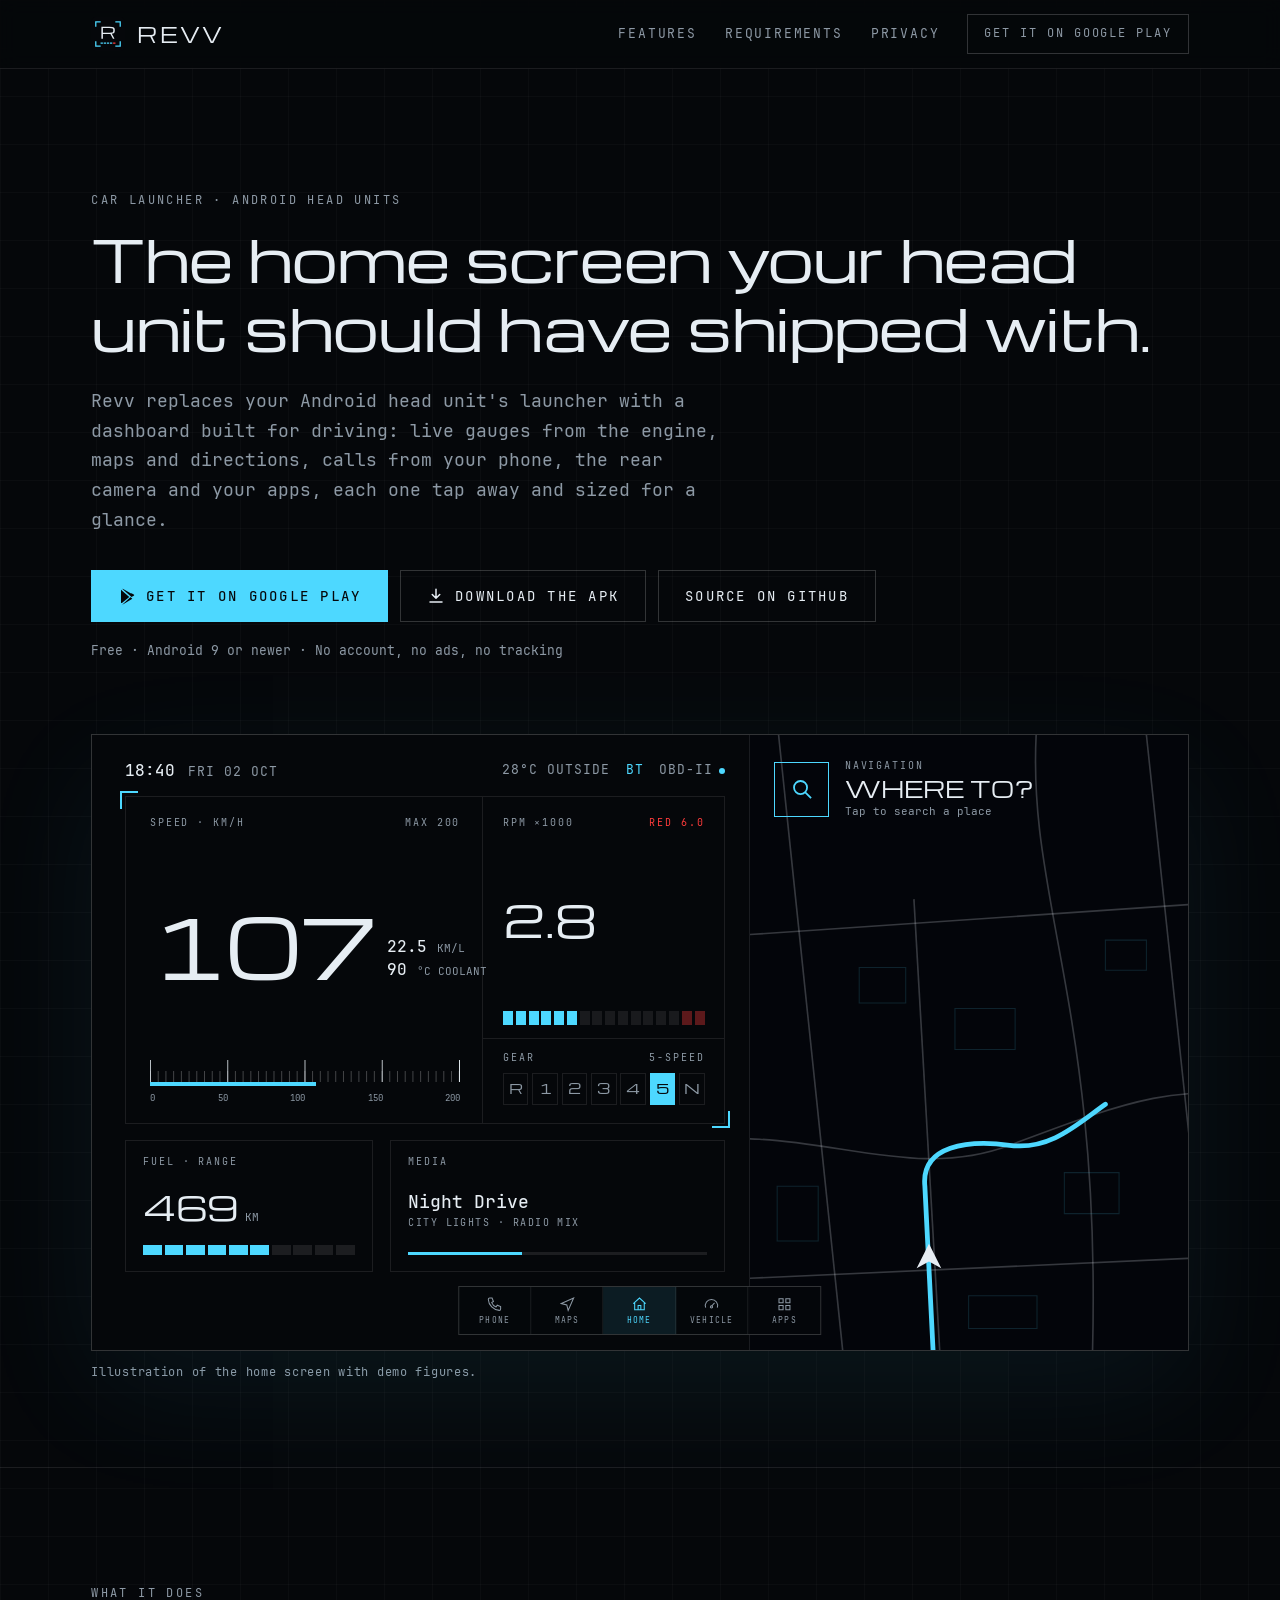
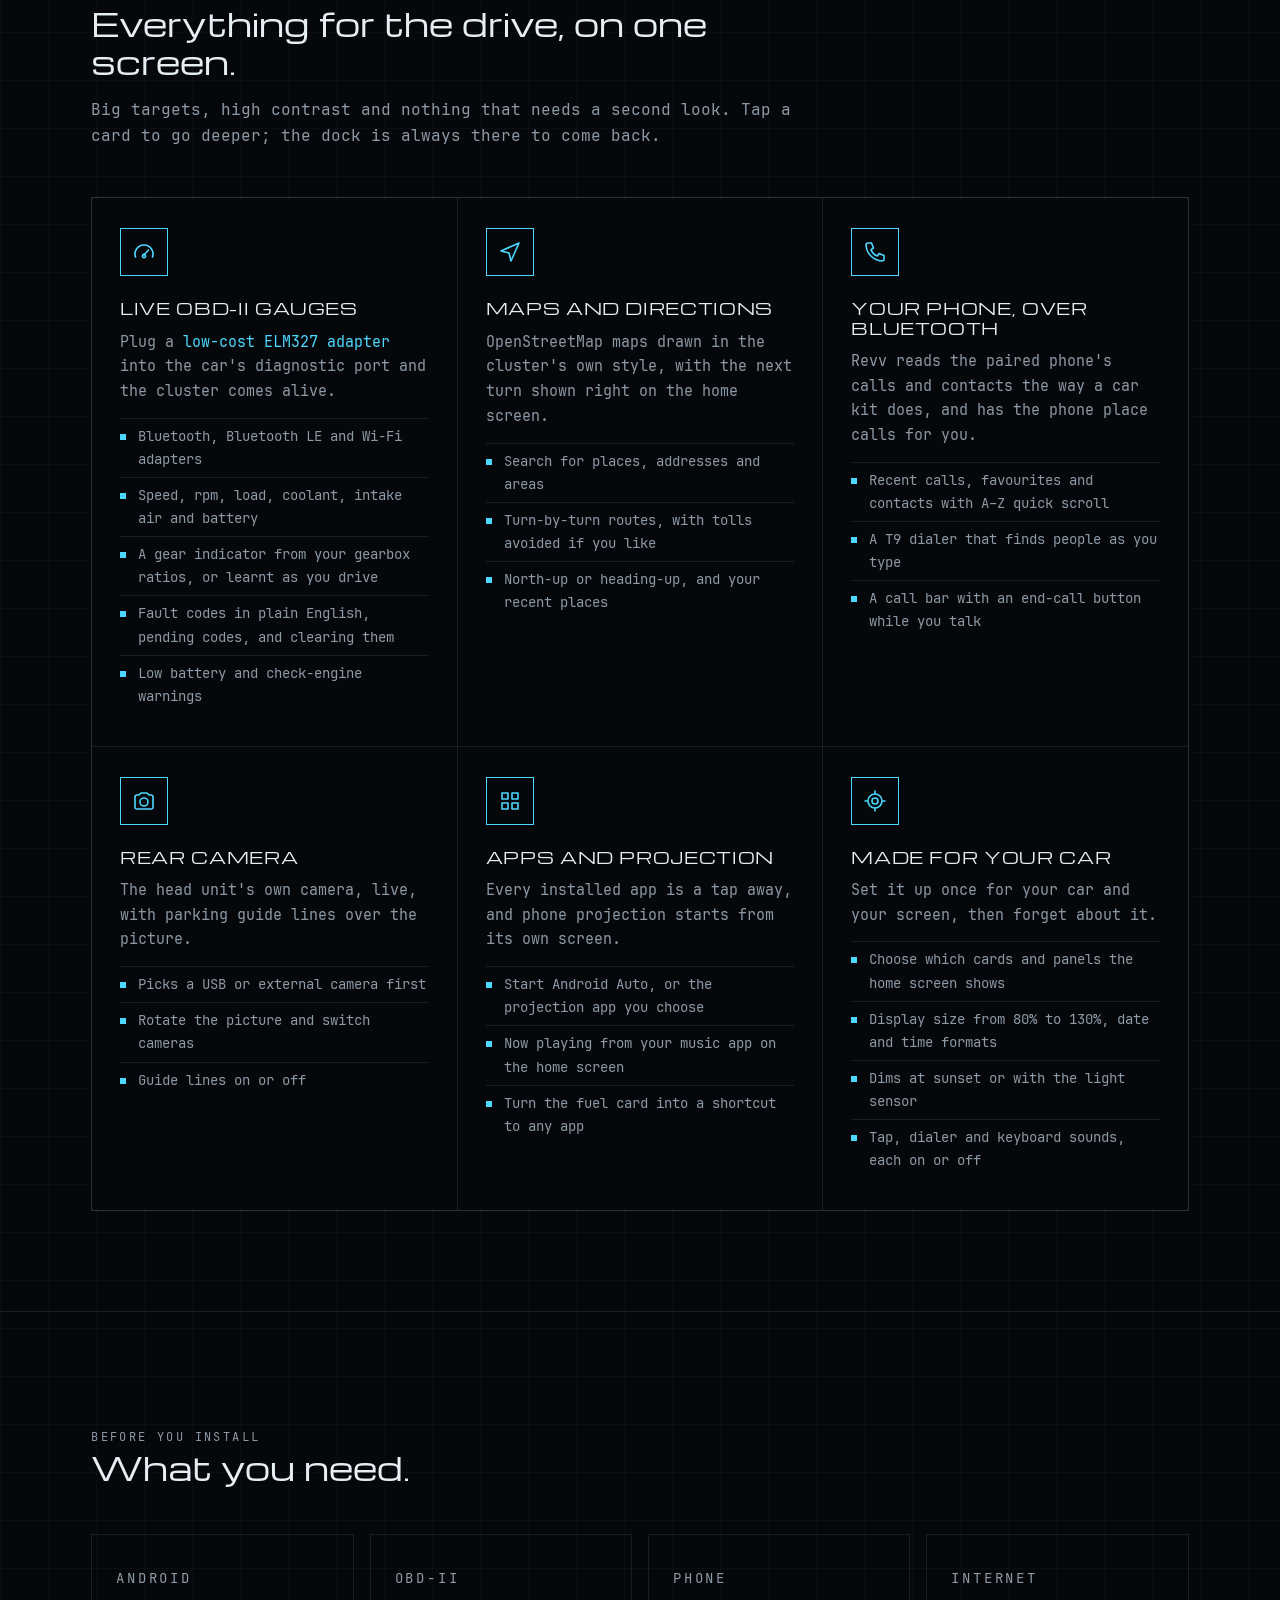
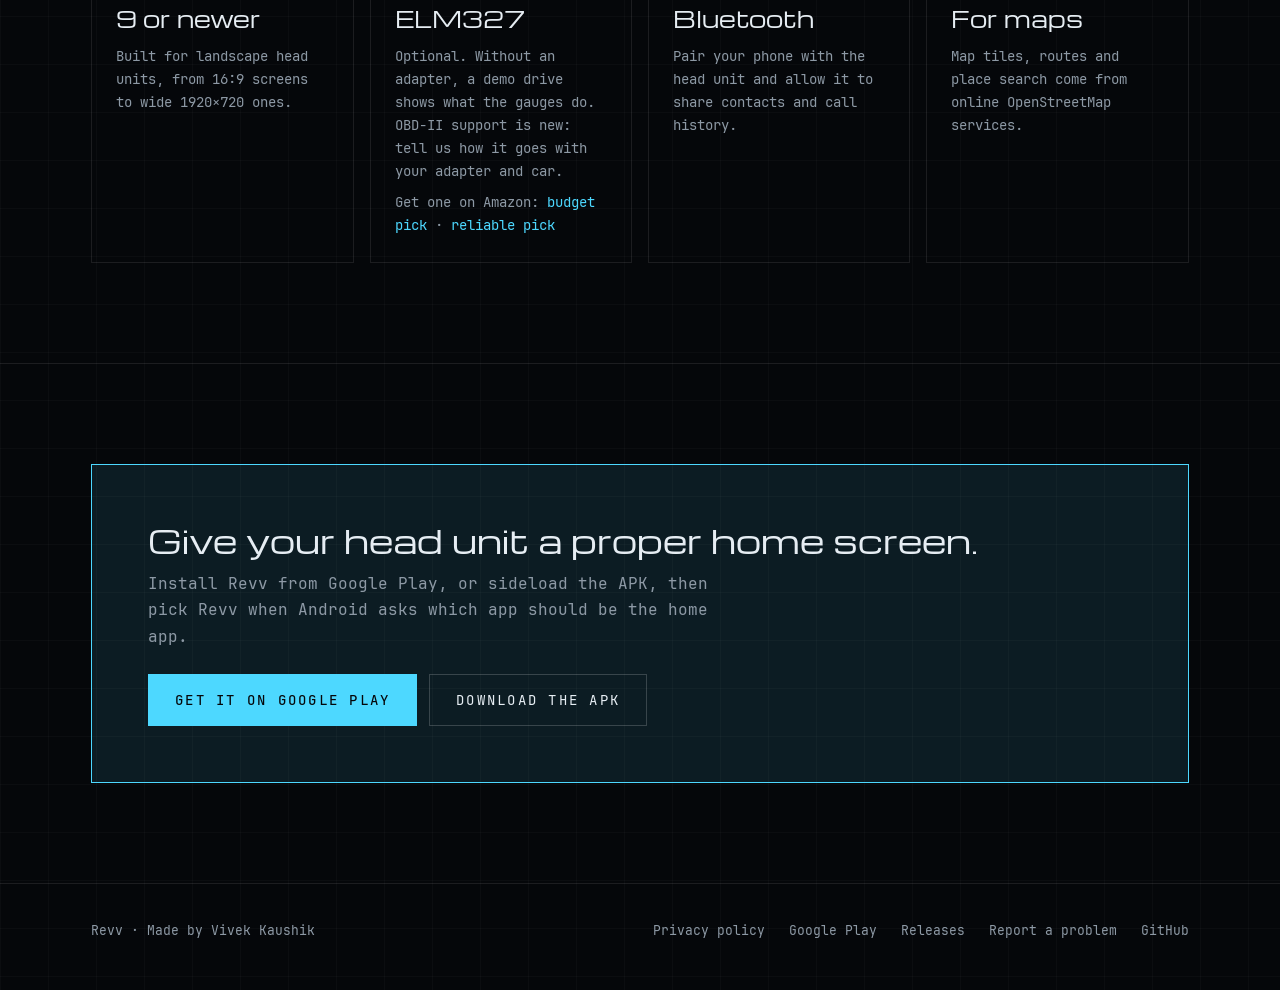
==== commit 8c63912c: "Link the Google Play listing from the site Google Play is the primary install button in the nav, her" ====
--- a/site/index.html
+++ b/site/index.html
@@ -23,7 +23,7 @@
         <a class="hide-small" href="#features">Features</a>
         <a class="hide-small" href="#requirements">Requirements</a>
         <a href="privacy.html">Privacy</a>
-        <a class="button small" href="https://github.com/iamvivekkaushik/Revv/releases/latest">Download</a>
+        <a class="button small" href="https://play.google.com/store/apps/details?id=com.vivekkaushik.revv">Get it on Google Play</a>
       </nav>
     </div>
   </header>
@@ -35,7 +35,11 @@
         <h1>The home screen your head unit should have shipped with.</h1>
         <p class="lede">Revv replaces your Android head unit's launcher with a dashboard built for driving: live gauges from the engine, maps and directions, calls from your phone, the rear camera and your apps, each one tap away and sized for a glance.</p>
         <div class="actions">
-          <a class="button solid" href="https://github.com/iamvivekkaushik/Revv/releases/latest">
+          <a class="button solid" href="https://play.google.com/store/apps/details?id=com.vivekkaushik.revv">
+            <svg viewBox="0 0 24 24" fill="currentColor" aria-hidden="true"><path d="M4 3.5v17a.8.8 0 0 0 1.2.7L15 13.4 4 3.5zm1.9-.9 10.6 9.5 2.6-2.3L6.4 2.3a.9.9 0 0 0-.5.3zm10.6 11.2L5.9 23.3c.2.1.4 0 .5-.1l12.7-7.4-2.6-2.4zm4.5-3.9-3-1.7-2.9 2.6 2.9 2.6 3-1.7a1 1 0 0 0 0-1.8z"/></svg>
+            Get it on Google Play
+          </a>
+          <a class="button" href="https://github.com/iamvivekkaushik/Revv/releases/latest">
             <svg viewBox="0 0 24 24" fill="none" stroke="currentColor" stroke-width="2" stroke-linecap="round" stroke-linejoin="round" aria-hidden="true"><path d="M12 3v12M7 10l5 5 5-5M4 20h16"/></svg>
             Download the APK
           </a>
@@ -242,9 +246,12 @@
         <div class="panel">
           <div>
             <h2>Give your head unit a proper home screen.</h2>
-            <p>Install the APK on the head unit, then pick Revv when Android asks which app should be the home app.</p>
-          </div>
-          <a class="button solid" href="https://github.com/iamvivekkaushik/Revv/releases/latest">Download the APK</a>
+            <p>Install Revv from Google Play, or sideload the APK, then pick Revv when Android asks which app should be the home app.</p>
+          </div>
+          <div class="actions">
+            <a class="button solid" href="https://play.google.com/store/apps/details?id=com.vivekkaushik.revv">Get it on Google Play</a>
+            <a class="button" href="https://github.com/iamvivekkaushik/Revv/releases/latest">Download the APK</a>
+          </div>
         </div>
       </div>
     </section>
@@ -255,6 +262,7 @@
       <span>Revv · Made by Vivek Kaushik</span>
       <nav aria-label="Footer">
         <a href="privacy.html">Privacy policy</a>
+        <a href="https://play.google.com/store/apps/details?id=com.vivekkaushik.revv">Google Play</a>
         <a href="https://github.com/iamvivekkaushik/Revv/releases">Releases</a>
         <a href="https://github.com/iamvivekkaushik/Revv/issues">Report a problem</a>
         <a href="https://github.com/iamvivekkaushik/Revv">GitHub</a>
--- a/site/assets/style.css
+++ b/site/assets/style.css
@@ -127,7 +127,8 @@
 
 .hero { padding: clamp(48px, 9vw, 110px) 0 clamp(40px, 6vw, 72px); }
 .hero .lede { max-width: 640px; margin: 24px 0 0; color: var(--muted); font-size: clamp(16px, 1.6vw, 18px); }
-.hero .actions { display: flex; flex-wrap: wrap; gap: 12px; margin-top: 36px; }
+.actions { display: flex; flex-wrap: wrap; gap: 12px; }
+.hero .actions { margin-top: 36px; }
 .hero .meta { margin-top: 18px; font-size: 13px; color: var(--muted); }
 
 /* The HMI, drawn in HTML: a scaled-down home screen with demo figures. */
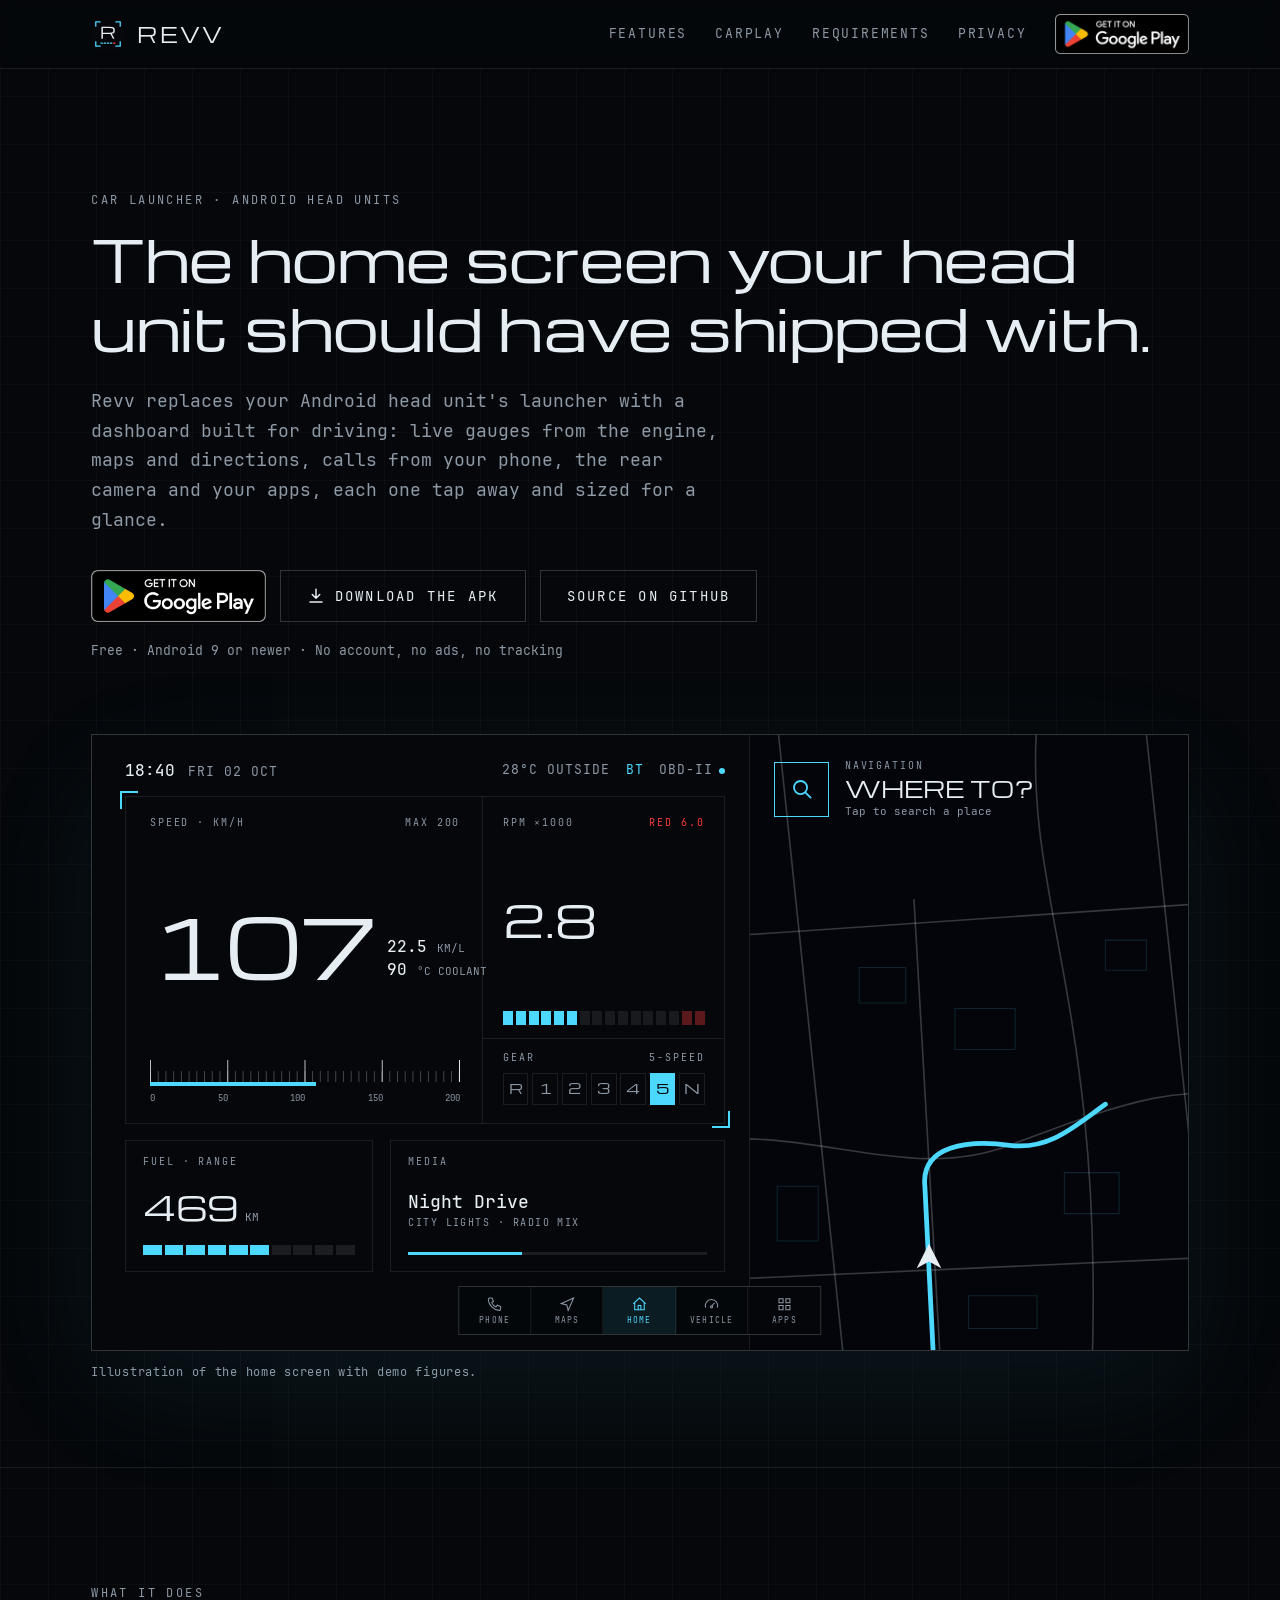
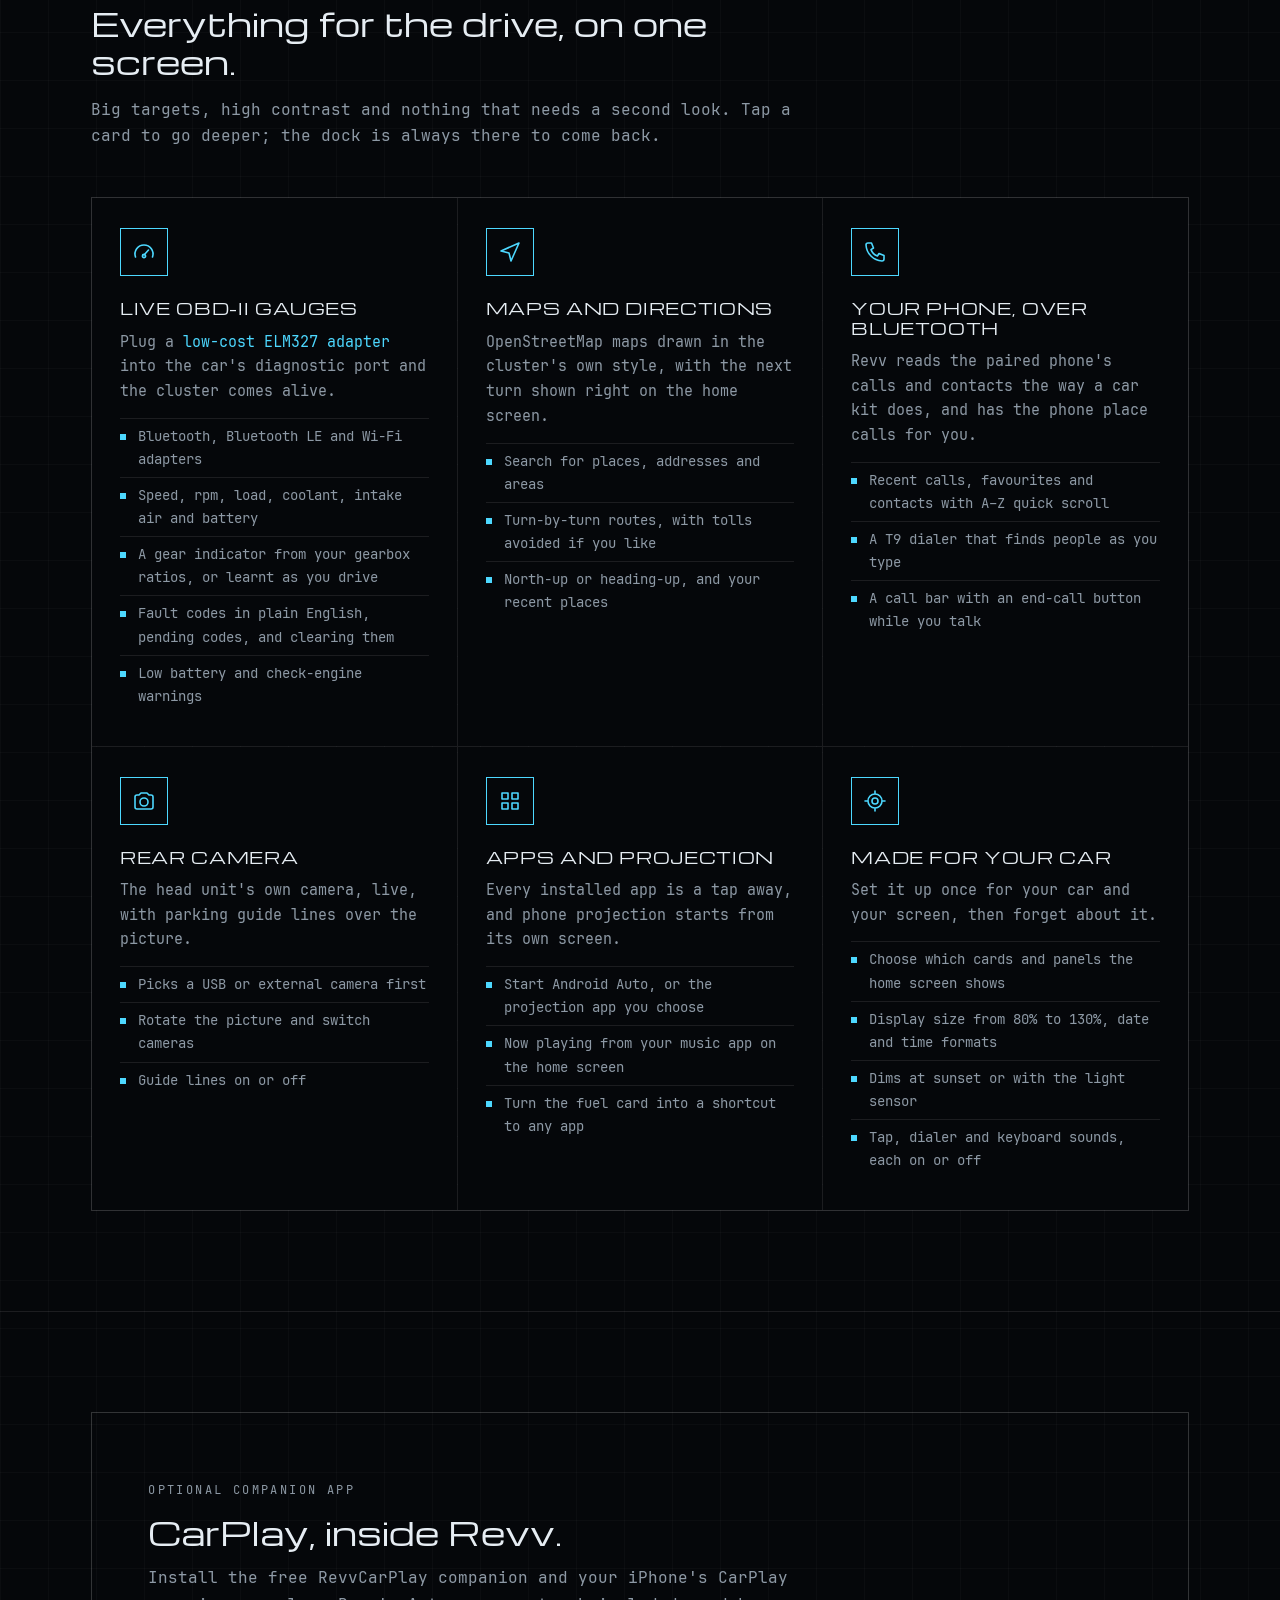
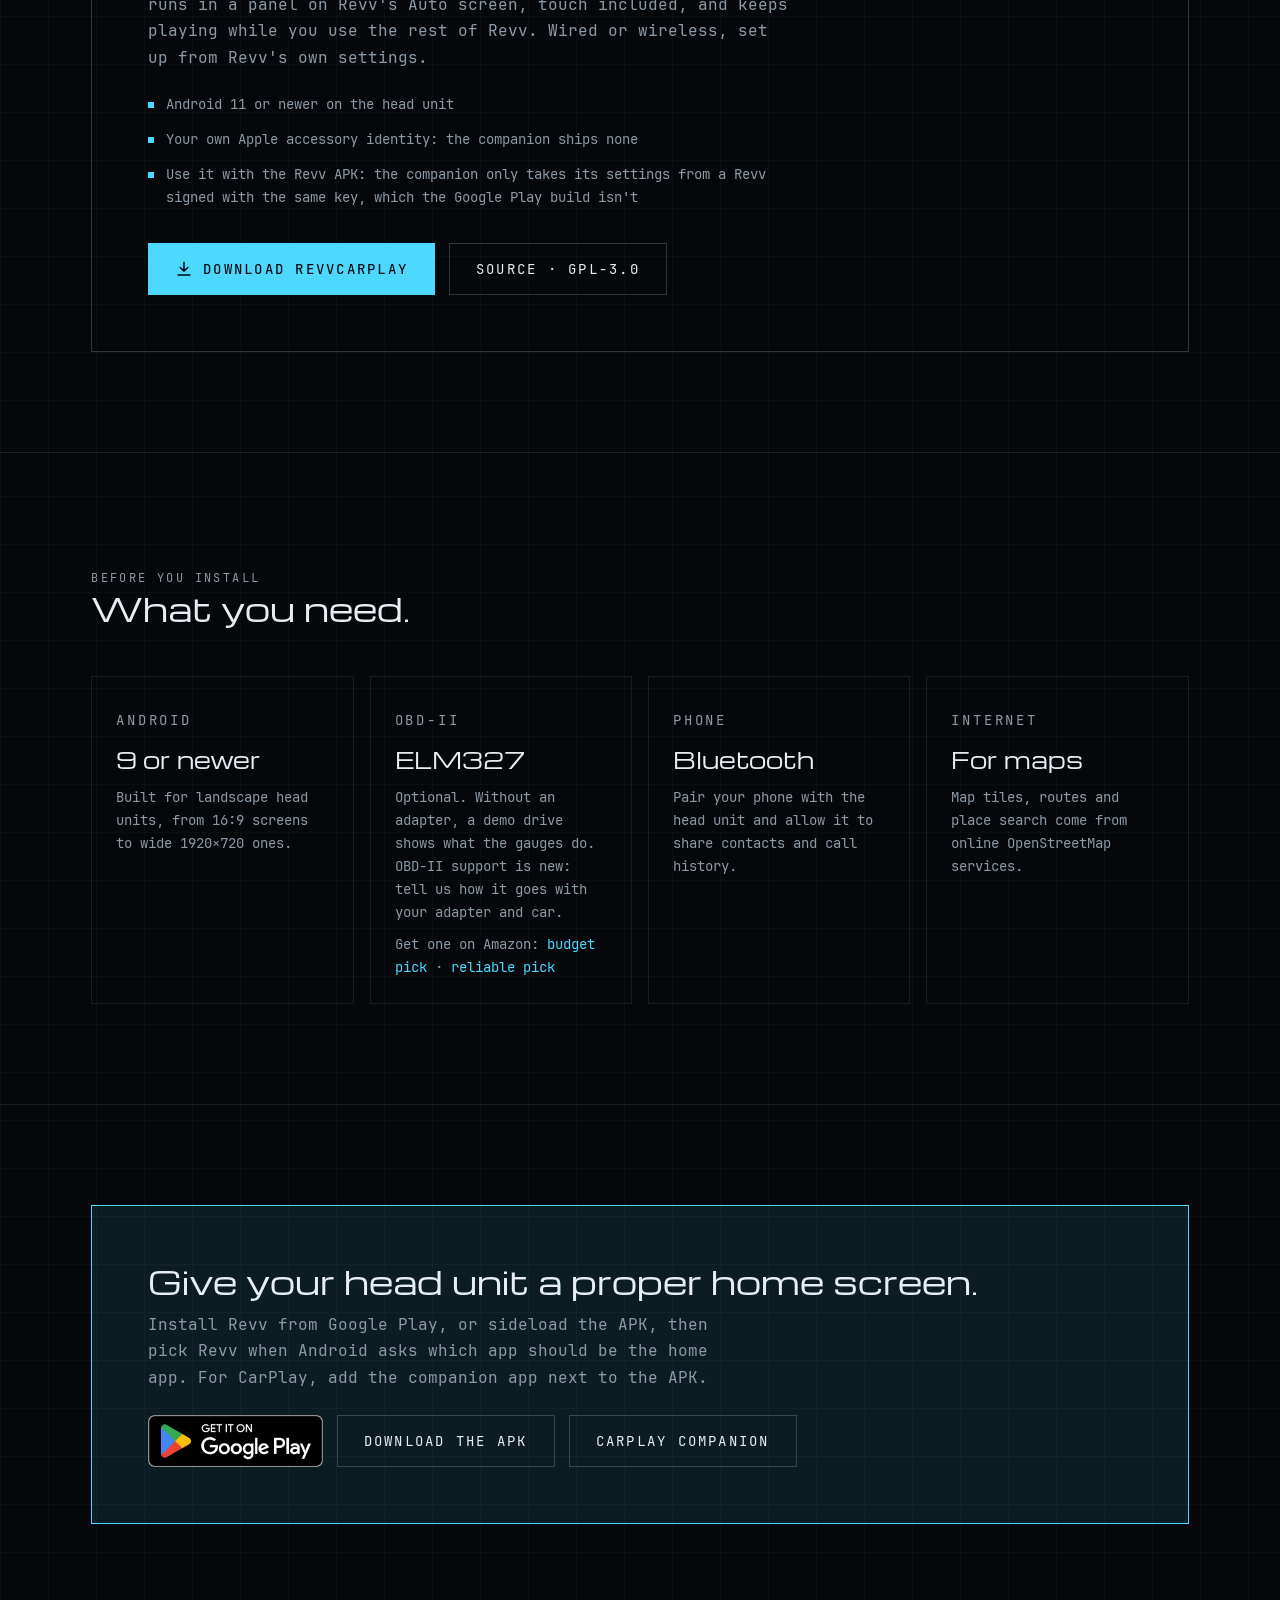
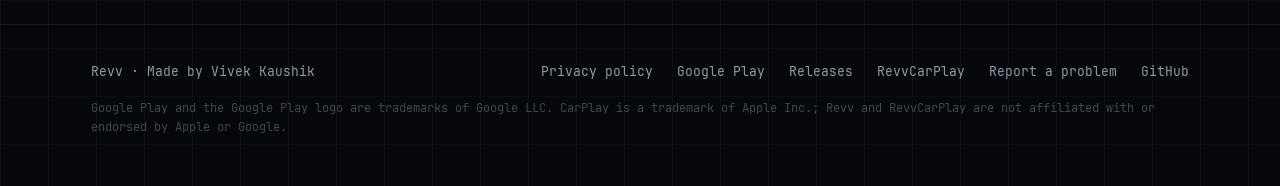
==== commit 267ab2ed: "Use Google's Play badge on the site and link the CarPlay companion - The header, hero and closing pa" ====
--- a/site/index.html
+++ b/site/index.html
@@ -21,9 +21,10 @@
       </a>
       <nav class="site-nav" aria-label="Main">
         <a class="hide-small" href="#features">Features</a>
+        <a class="hide-small" href="#carplay">CarPlay</a>
         <a class="hide-small" href="#requirements">Requirements</a>
         <a href="privacy.html">Privacy</a>
-        <a class="button small" href="https://play.google.com/store/apps/details?id=com.vivekkaushik.revv">Get it on Google Play</a>
+        <a class="store-badge small" href="https://play.google.com/store/apps/details?id=com.vivekkaushik.revv"><img src="assets/google-play-badge.png" width="564" height="168" alt="Get it on Google Play"></a>
       </nav>
     </div>
   </header>
@@ -35,10 +36,7 @@
         <h1>The home screen your head unit should have shipped with.</h1>
         <p class="lede">Revv replaces your Android head unit's launcher with a dashboard built for driving: live gauges from the engine, maps and directions, calls from your phone, the rear camera and your apps, each one tap away and sized for a glance.</p>
         <div class="actions">
-          <a class="button solid" href="https://play.google.com/store/apps/details?id=com.vivekkaushik.revv">
-            <svg viewBox="0 0 24 24" fill="currentColor" aria-hidden="true"><path d="M4 3.5v17a.8.8 0 0 0 1.2.7L15 13.4 4 3.5zm1.9-.9 10.6 9.5 2.6-2.3L6.4 2.3a.9.9 0 0 0-.5.3zm10.6 11.2L5.9 23.3c.2.1.4 0 .5-.1l12.7-7.4-2.6-2.4zm4.5-3.9-3-1.7-2.9 2.6 2.9 2.6 3-1.7a1 1 0 0 0 0-1.8z"/></svg>
-            Get it on Google Play
-          </a>
+          <a class="store-badge" href="https://play.google.com/store/apps/details?id=com.vivekkaushik.revv"><img src="assets/google-play-badge.png" width="564" height="168" alt="Get it on Google Play"></a>
           <a class="button" href="https://github.com/iamvivekkaushik/Revv/releases/latest">
             <svg viewBox="0 0 24 24" fill="none" stroke="currentColor" stroke-width="2" stroke-linecap="round" stroke-linejoin="round" aria-hidden="true"><path d="M12 3v12M7 10l5 5 5-5M4 20h16"/></svg>
             Download the APK
@@ -209,6 +207,30 @@
       </div>
     </section>
 
+    <section id="carplay">
+      <div class="wrap">
+        <div class="companion">
+          <div>
+            <p class="caption">Optional companion app</p>
+            <h2>CarPlay, inside Revv.</h2>
+            <p>Install the free RevvCarPlay companion and your iPhone's CarPlay runs in a panel on Revv's Auto screen, touch included, and keeps playing while you use the rest of Revv. Wired or wireless, set up from Revv's own settings.</p>
+            <ul>
+              <li>Android 11 or newer on the head unit</li>
+              <li>Your own Apple accessory identity: the companion ships none</li>
+              <li>Use it with the Revv APK: the companion only takes its settings from a Revv signed with the same key, which the Google Play build isn't</li>
+            </ul>
+          </div>
+          <div class="actions">
+            <a class="button solid" href="https://github.com/iamvivekkaushik/RevvCarPlay/releases/latest">
+              <svg viewBox="0 0 24 24" fill="none" stroke="currentColor" stroke-width="2" stroke-linecap="round" stroke-linejoin="round" aria-hidden="true"><path d="M12 3v12M7 10l5 5 5-5M4 20h16"/></svg>
+              Download RevvCarPlay
+            </a>
+            <a class="button" href="https://github.com/iamvivekkaushik/RevvCarPlay">Source · GPL-3.0</a>
+          </div>
+        </div>
+      </div>
+    </section>
+
     <section id="requirements">
       <div class="wrap">
         <div class="section-head">
@@ -246,11 +268,12 @@
         <div class="panel">
           <div>
             <h2>Give your head unit a proper home screen.</h2>
-            <p>Install Revv from Google Play, or sideload the APK, then pick Revv when Android asks which app should be the home app.</p>
+            <p>Install Revv from Google Play, or sideload the APK, then pick Revv when Android asks which app should be the home app. For CarPlay, add the companion app next to the APK.</p>
           </div>
           <div class="actions">
-            <a class="button solid" href="https://play.google.com/store/apps/details?id=com.vivekkaushik.revv">Get it on Google Play</a>
+            <a class="store-badge" href="https://play.google.com/store/apps/details?id=com.vivekkaushik.revv"><img src="assets/google-play-badge.png" width="564" height="168" alt="Get it on Google Play"></a>
             <a class="button" href="https://github.com/iamvivekkaushik/Revv/releases/latest">Download the APK</a>
+            <a class="button" href="https://github.com/iamvivekkaushik/RevvCarPlay/releases/latest">CarPlay companion</a>
           </div>
         </div>
       </div>
@@ -264,9 +287,11 @@
         <a href="privacy.html">Privacy policy</a>
         <a href="https://play.google.com/store/apps/details?id=com.vivekkaushik.revv">Google Play</a>
         <a href="https://github.com/iamvivekkaushik/Revv/releases">Releases</a>
+        <a href="https://github.com/iamvivekkaushik/RevvCarPlay">RevvCarPlay</a>
         <a href="https://github.com/iamvivekkaushik/Revv/issues">Report a problem</a>
         <a href="https://github.com/iamvivekkaushik/Revv">GitHub</a>
       </nav>
+      <p class="legal">Google Play and the Google Play logo are trademarks of Google LLC. CarPlay is a trademark of Apple Inc.; Revv and RevvCarPlay are not affiliated with or endorsed by Apple or Google.</p>
     </div>
   </footer>
 </body>
--- a/site/assets/style.css
+++ b/site/assets/style.css
@@ -94,9 +94,9 @@
 .site-nav a { color: var(--muted); }
 .site-nav a:hover { color: var(--text); text-decoration: none; }
 @media (max-width: 640px) { .site-nav .hide-small { display: none; } }
-/* On a phone the hero's own download button is right below, so the header keeps just the links. */
+/* On a phone the hero's own badge is right below, so the header keeps just the links. */
 @media (max-width: 420px) {
-  .site-nav .button { display: none; }
+  .site-nav .store-badge { display: none; }
   .brand span { font-size: 17px; }
 }
 
@@ -123,11 +123,20 @@
 .button.small { min-height: 40px; padding: 0 16px; font-size: 12px; }
 .button svg { width: 18px; height: 18px; }
 
+/*
+ * Google's own "Get it on Google Play" badge, unaltered: at least 28 px high (40 in the header,
+ * 52 beside the buttons, matching their height), with clear space of a quarter of its height,
+ * which the gaps around it give.
+ */
+.store-badge { display: inline-flex; flex: none; }
+.store-badge img { display: block; height: 52px; width: auto; }
+.store-badge.small img { height: 40px; }
+
 /* Hero */
 
 .hero { padding: clamp(48px, 9vw, 110px) 0 clamp(40px, 6vw, 72px); }
 .hero .lede { max-width: 640px; margin: 24px 0 0; color: var(--muted); font-size: clamp(16px, 1.6vw, 18px); }
-.actions { display: flex; flex-wrap: wrap; gap: 12px; }
+.actions { display: flex; flex-wrap: wrap; align-items: center; gap: 14px; }
 .hero .actions { margin-top: 36px; }
 .hero .meta { margin-top: 18px; font-size: 13px; color: var(--muted); }
 
@@ -235,6 +244,14 @@
 .fact .value { font-family: var(--display); font-size: 22px; margin-top: 10px; }
 .fact p { margin: 8px 0 0; color: var(--muted); font-size: 14px; }
 
+.companion { border: 1px solid var(--line-strong); padding: clamp(28px, 5vw, 56px); display: flex; flex-wrap: wrap; align-items: center; justify-content: space-between; gap: 28px 48px; }
+.companion > div:first-child { flex: 1 1 520px; }
+.companion h2 { margin-top: 10px; }
+.companion p:not(.caption) { margin: 14px 0 0; color: var(--muted); max-width: 640px; }
+.companion ul { margin: 16px 0 0; padding: 0; list-style: none; font-size: 14px; color: var(--muted); max-width: 640px; }
+.companion li { padding: 6px 0 6px 18px; position: relative; }
+.companion li::before { content: ""; position: absolute; left: 0; top: 15px; width: 6px; height: 6px; background: var(--cyan); }
+
 .cta { text-align: left; }
 .cta .panel { border: 1px solid var(--cyan); background: var(--cyan-wash); padding: clamp(28px, 5vw, 56px); display: flex; flex-wrap: wrap; align-items: center; justify-content: space-between; gap: 24px; }
 .cta p { margin: 12px 0 0; color: var(--muted); max-width: 560px; }
@@ -246,6 +263,7 @@
 .site-footer nav { display: flex; flex-wrap: wrap; gap: 12px 24px; }
 .site-footer a { color: var(--muted); }
 .site-footer a:hover { color: var(--text); }
+.site-footer .legal { flex-basis: 100%; margin: 0; font-size: 12px; color: var(--faint); }
 
 /* Privacy policy */
 
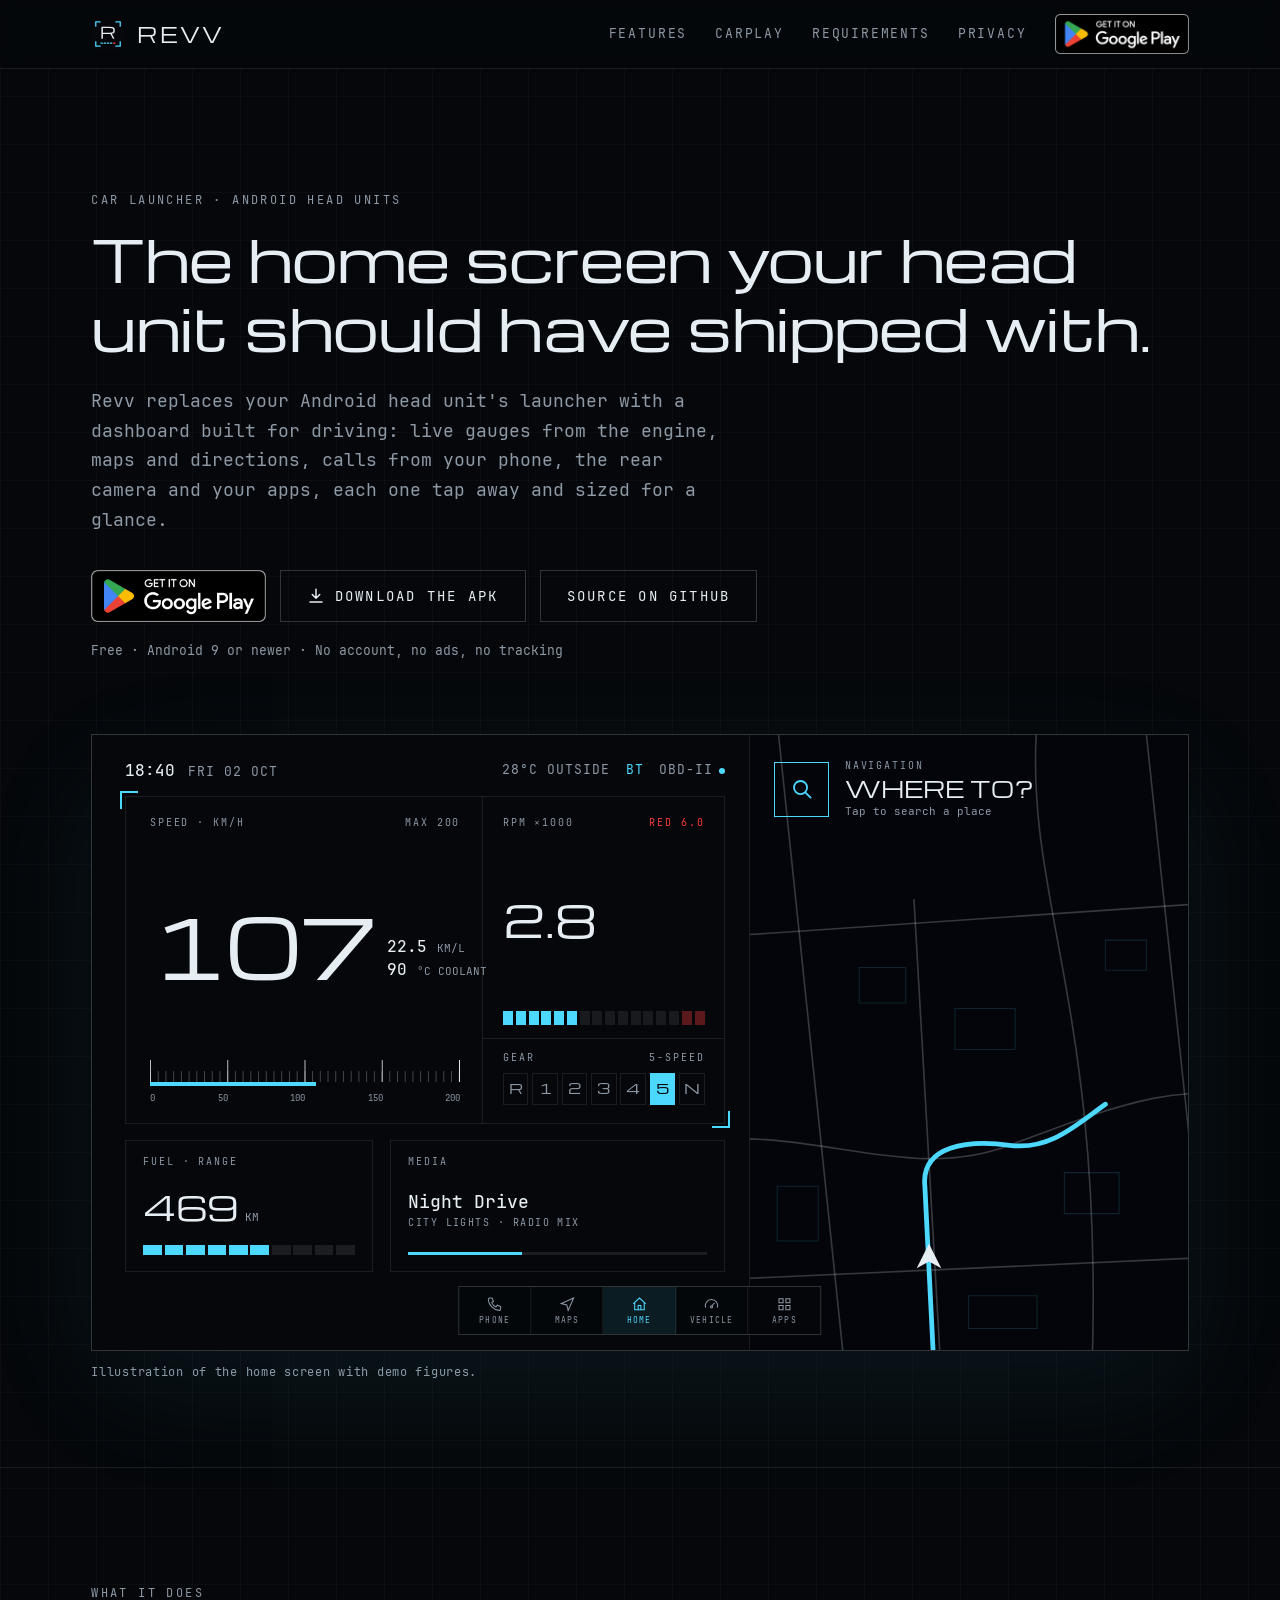
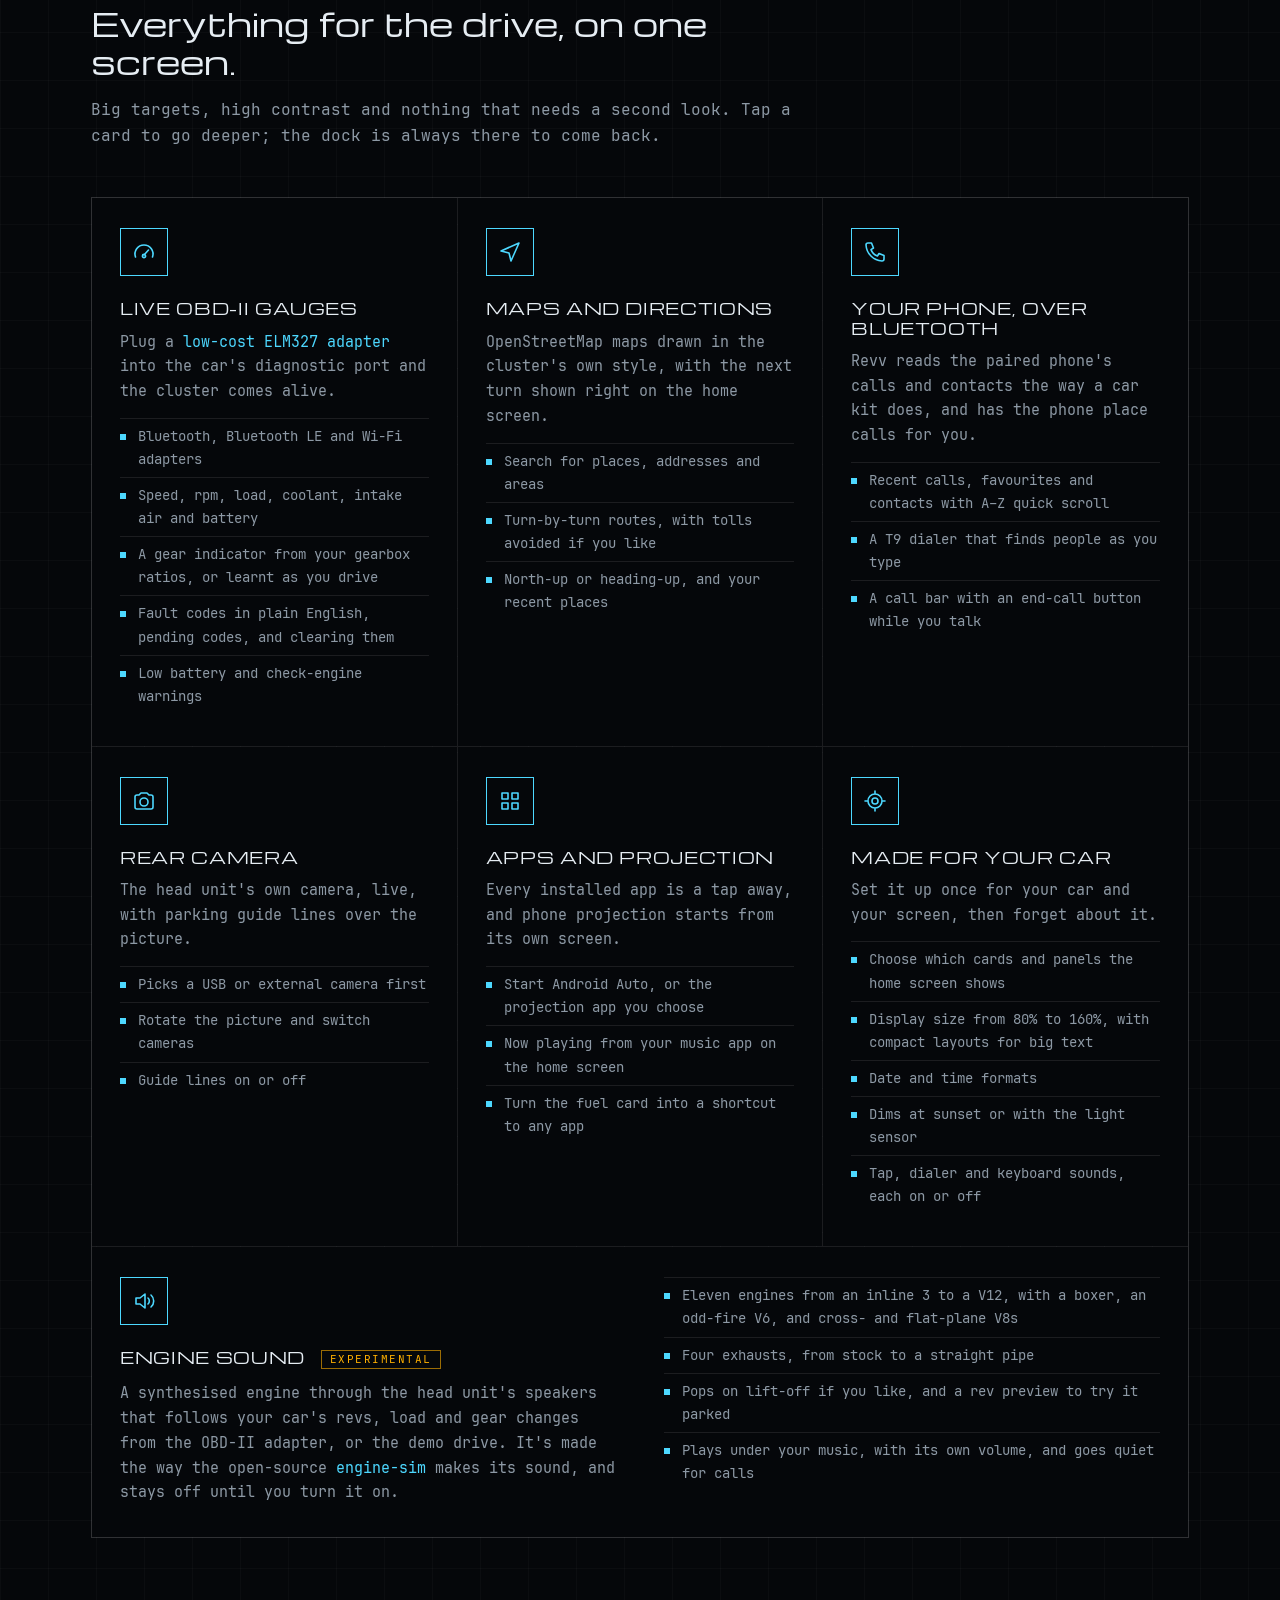
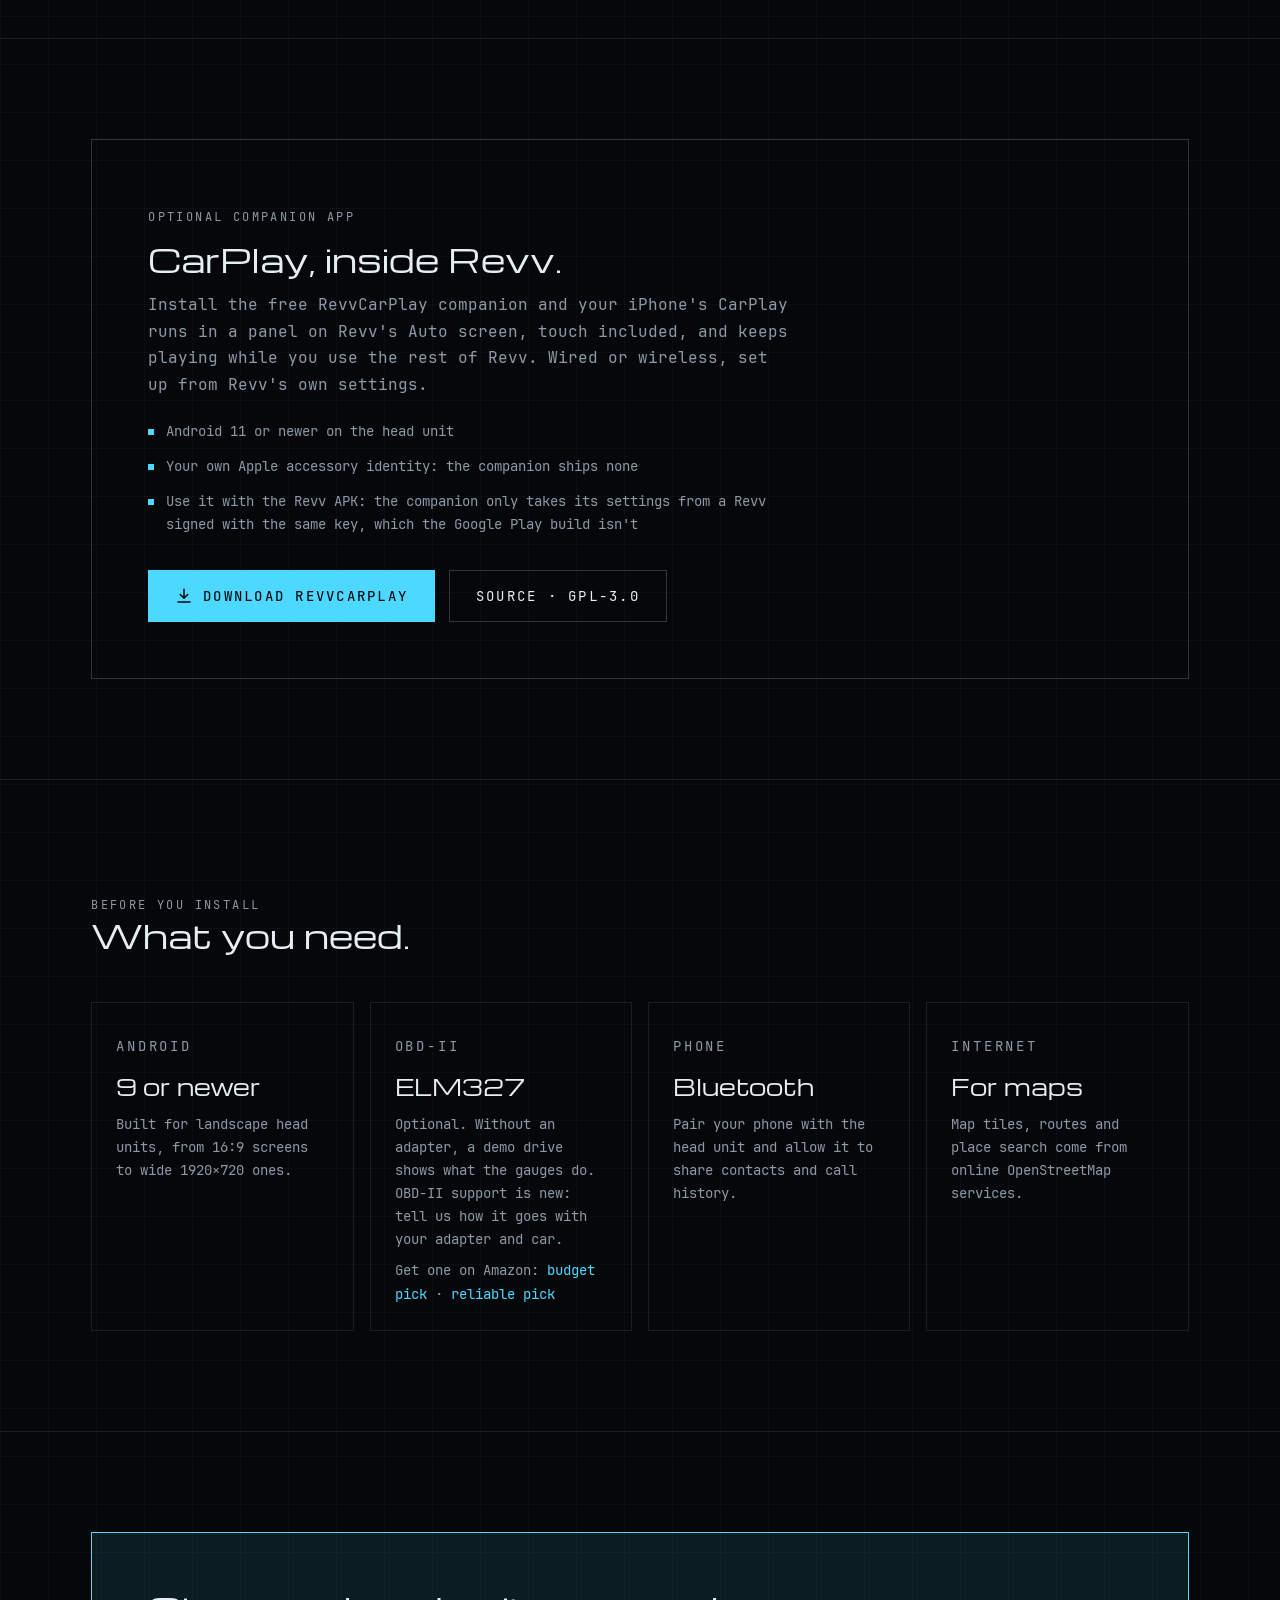
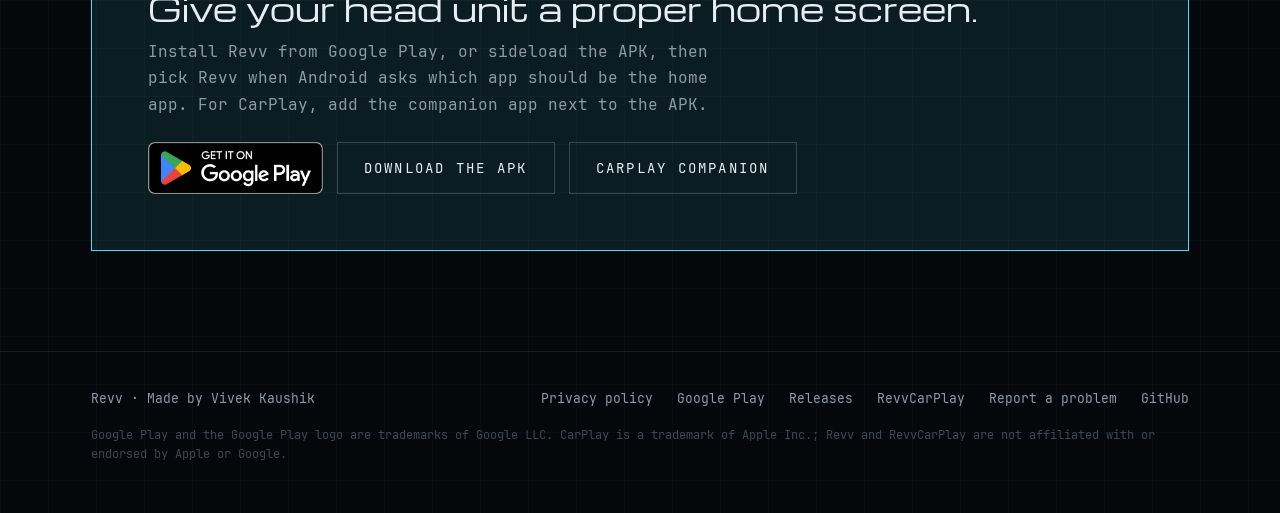
==== commit 0bd07775: "Show display sizes up to 160% and the engine sound on the site - "Made for your car" gives the displ" ====
--- a/site/index.html
+++ b/site/index.html
@@ -198,9 +198,23 @@
             <p>Set it up once for your car and your screen, then forget about it.</p>
             <ul>
               <li>Choose which cards and panels the home screen shows</li>
-              <li>Display size from 80% to 130%, date and time formats</li>
+              <li>Display size from 80% to 160%, with compact layouts for big text</li>
+              <li>Date and time formats</li>
               <li>Dims at sunset or with the light sensor</li>
               <li>Tap, dialer and keyboard sounds, each on or off</li>
+            </ul>
+          </article>
+          <article class="feature wide">
+            <div>
+              <div class="icon"><svg viewBox="0 0 24 24" aria-hidden="true"><path d="M4 9h4l5-4v14l-5-4H4zM16 9a4 4 0 0 1 0 6M19 6a8 8 0 0 1 0 12"/></svg></div>
+              <h3>ENGINE SOUND <span class="tag">Experimental</span></h3>
+              <p>A synthesised engine through the head unit's speakers that follows your car's revs, load and gear changes from the OBD-II adapter, or the demo drive. It's made the way the open-source <a href="https://github.com/ange-yaghi/engine-sim" target="_blank" rel="noopener">engine-sim</a> makes its sound, and stays off until you turn it on.</p>
+            </div>
+            <ul>
+              <li>Eleven engines from an inline 3 to a V12, with a boxer, an odd-fire V6, and cross- and flat-plane V8s</li>
+              <li>Four exhausts, from stock to a straight pipe</li>
+              <li>Pops on lift-off if you like, and a rev preview to try it parked</li>
+              <li>Plays under your music, with its own volume, and goes quiet for calls</li>
             </ul>
           </article>
         </div>
--- a/site/assets/style.css
+++ b/site/assets/style.css
@@ -238,6 +238,13 @@
 .feature ul { margin: 14px 0 0; padding: 0; list-style: none; font-size: 14px; color: var(--muted); }
 .feature li { padding: 6px 0 6px 18px; position: relative; border-top: 1px solid var(--line); }
 .feature li::before { content: ""; position: absolute; left: 0; top: 15px; width: 6px; height: 6px; background: var(--cyan); }
+/* A card across the whole grid, its list beside the text, so an odd card never leaves a hole. */
+.feature.wide { grid-column: 1 / -1; }
+@media (min-width: 900px) {
+  .feature.wide { display: grid; grid-template-columns: minmax(0, 1fr) minmax(0, 1fr); gap: 48px; align-items: start; }
+  .feature.wide ul { margin-top: 0; }
+}
+.tag { display: inline-block; margin-left: 10px; padding: 2px 8px; border: 1px solid rgba(255, 176, 0, 0.6); color: var(--amber); font-family: var(--mono); font-size: 11px; letter-spacing: 0.14em; text-transform: uppercase; vertical-align: middle; }
 
 .facts { display: grid; grid-template-columns: repeat(auto-fit, minmax(min(100%, 240px), 1fr)); gap: 16px; }
 .fact { border: 1px solid var(--line); padding: 24px; }
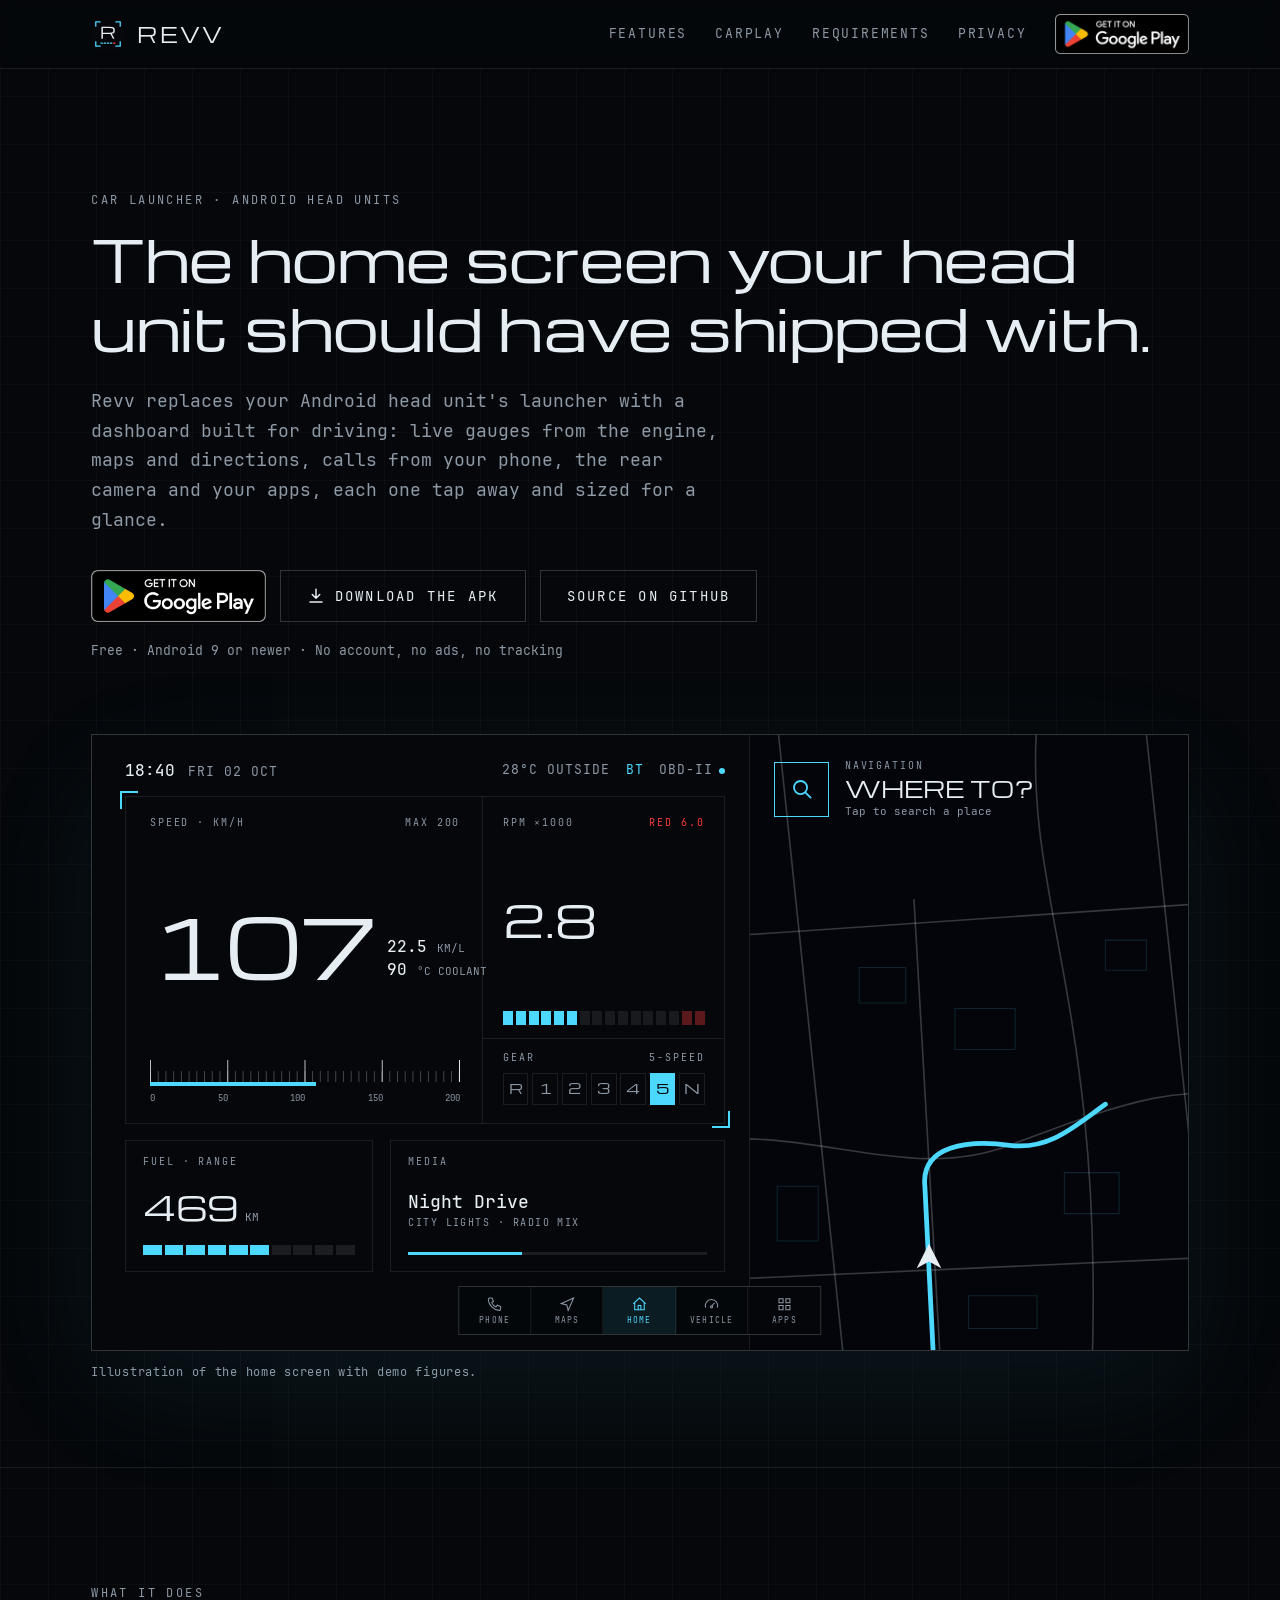
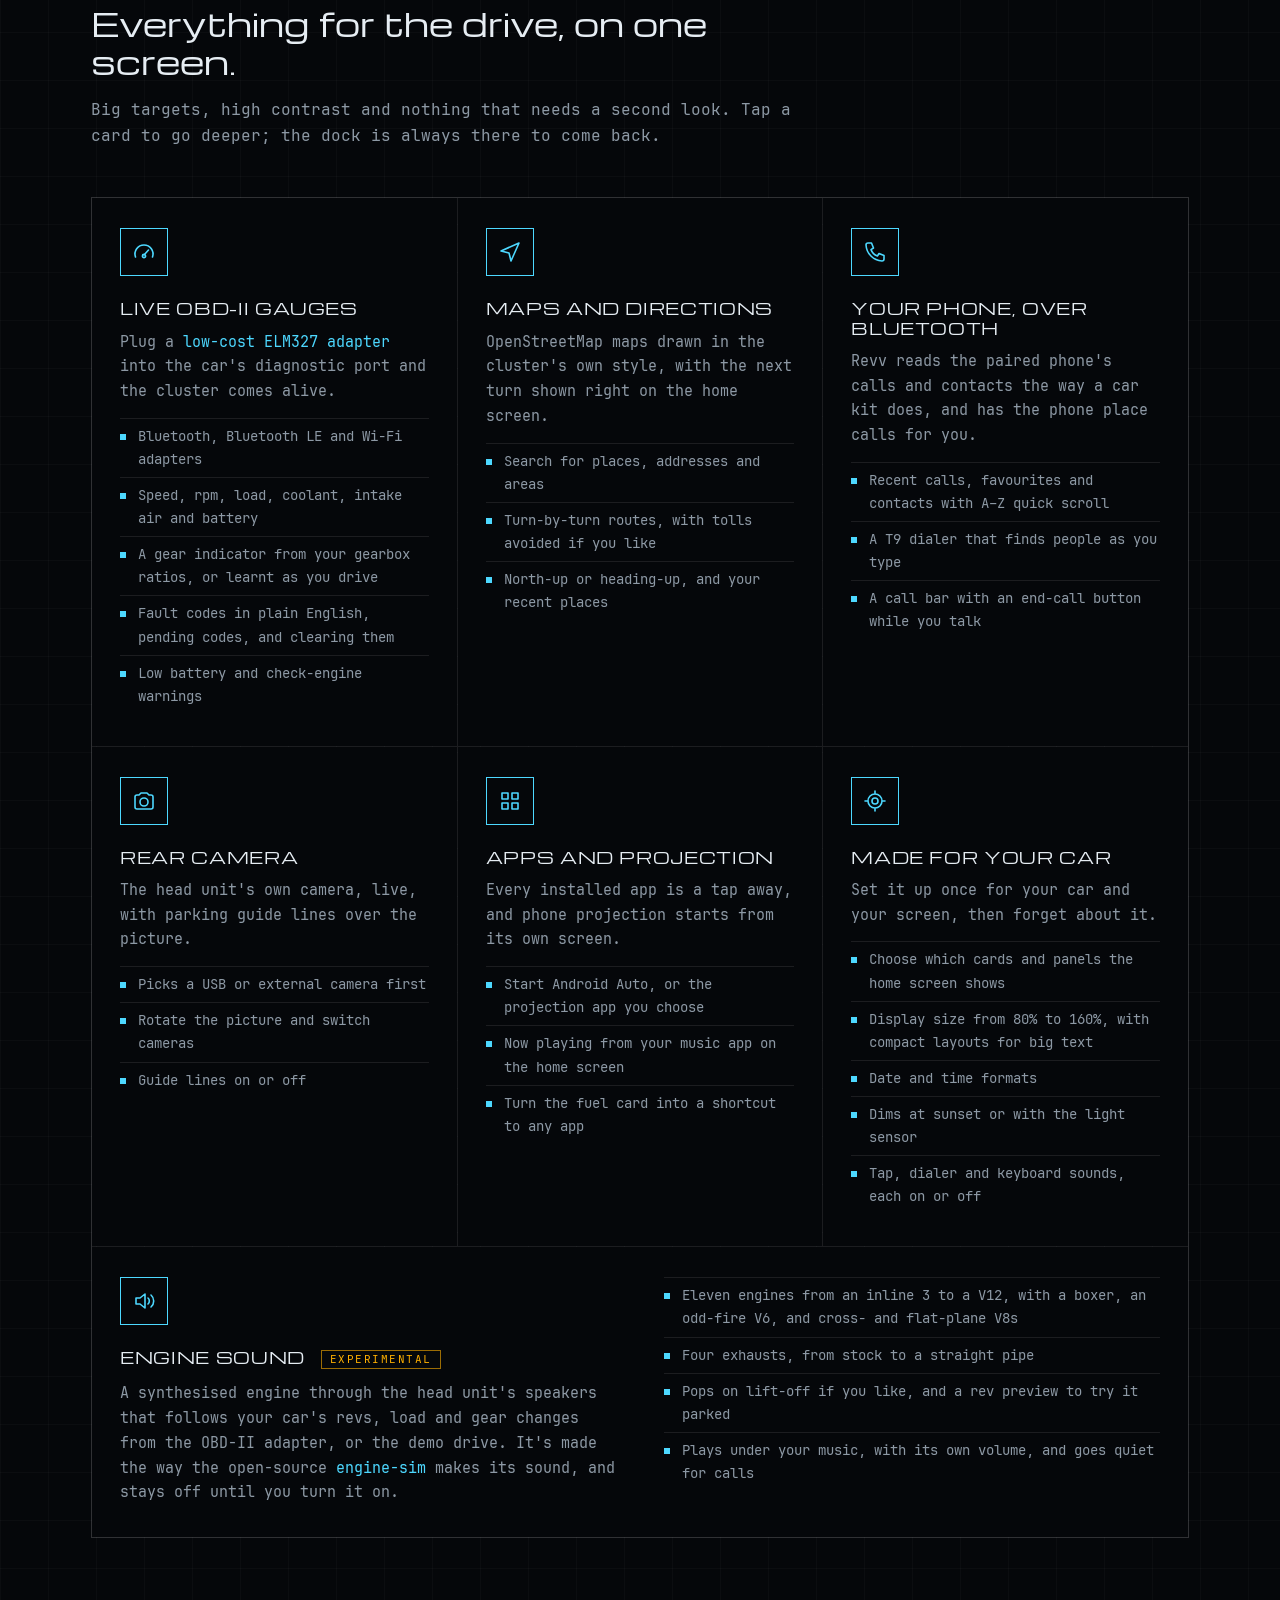
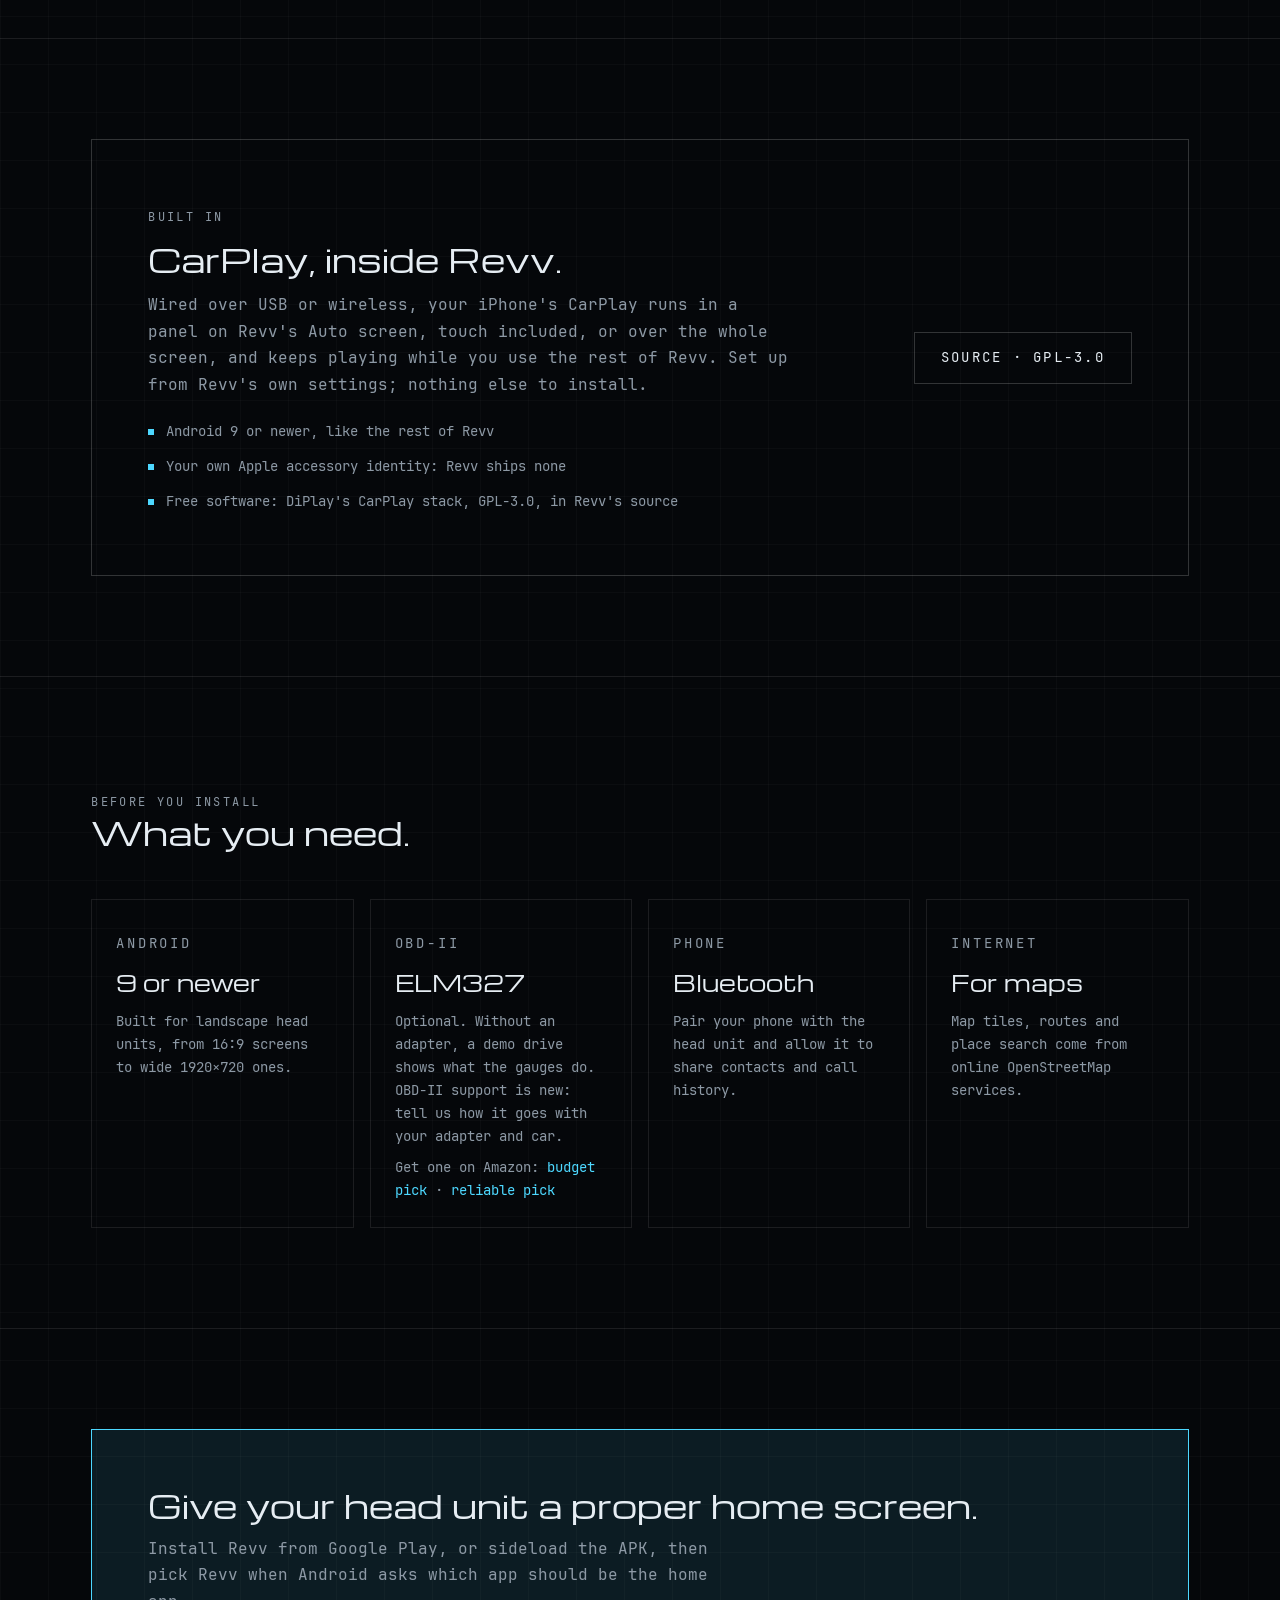
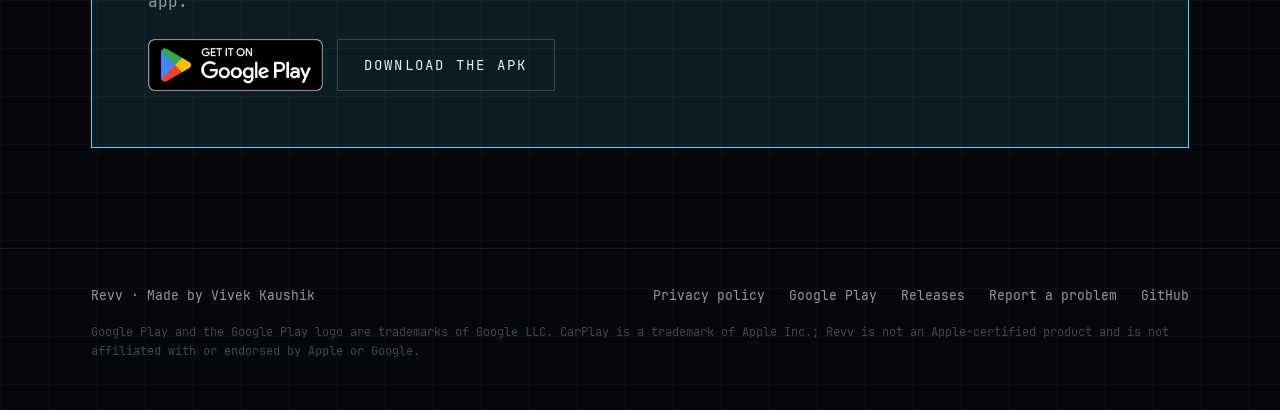
==== commit 7e8160e0: "Build CarPlay into Revv instead of the RevvCarPlay companion The CarPlay stack from RevvCarPlay (DiP" ====
--- a/site/index.html
+++ b/site/index.html
@@ -225,21 +225,17 @@
       <div class="wrap">
         <div class="companion">
           <div>
-            <p class="caption">Optional companion app</p>
+            <p class="caption">Built in</p>
             <h2>CarPlay, inside Revv.</h2>
-            <p>Install the free RevvCarPlay companion and your iPhone's CarPlay runs in a panel on Revv's Auto screen, touch included, and keeps playing while you use the rest of Revv. Wired or wireless, set up from Revv's own settings.</p>
-            <ul>
-              <li>Android 11 or newer on the head unit</li>
-              <li>Your own Apple accessory identity: the companion ships none</li>
-              <li>Use it with the Revv APK: the companion only takes its settings from a Revv signed with the same key, which the Google Play build isn't</li>
+            <p>Wired over USB or wireless, your iPhone's CarPlay runs in a panel on Revv's Auto screen, touch included, or over the whole screen, and keeps playing while you use the rest of Revv. Set up from Revv's own settings; nothing else to install.</p>
+            <ul>
+              <li>Android 9 or newer, like the rest of Revv</li>
+              <li>Your own Apple accessory identity: Revv ships none</li>
+              <li>Free software: DiPlay's CarPlay stack, GPL-3.0, in Revv's source</li>
             </ul>
           </div>
           <div class="actions">
-            <a class="button solid" href="https://github.com/iamvivekkaushik/RevvCarPlay/releases/latest">
-              <svg viewBox="0 0 24 24" fill="none" stroke="currentColor" stroke-width="2" stroke-linecap="round" stroke-linejoin="round" aria-hidden="true"><path d="M12 3v12M7 10l5 5 5-5M4 20h16"/></svg>
-              Download RevvCarPlay
-            </a>
-            <a class="button" href="https://github.com/iamvivekkaushik/RevvCarPlay">Source · GPL-3.0</a>
+            <a class="button" href="https://github.com/iamvivekkaushik/Revv/tree/master/carplay">Source · GPL-3.0</a>
           </div>
         </div>
       </div>
@@ -282,12 +278,11 @@
         <div class="panel">
           <div>
             <h2>Give your head unit a proper home screen.</h2>
-            <p>Install Revv from Google Play, or sideload the APK, then pick Revv when Android asks which app should be the home app. For CarPlay, add the companion app next to the APK.</p>
+            <p>Install Revv from Google Play, or sideload the APK, then pick Revv when Android asks which app should be the home app.</p>
           </div>
           <div class="actions">
             <a class="store-badge" href="https://play.google.com/store/apps/details?id=com.vivekkaushik.revv"><img src="assets/google-play-badge.png" width="564" height="168" alt="Get it on Google Play"></a>
             <a class="button" href="https://github.com/iamvivekkaushik/Revv/releases/latest">Download the APK</a>
-            <a class="button" href="https://github.com/iamvivekkaushik/RevvCarPlay/releases/latest">CarPlay companion</a>
           </div>
         </div>
       </div>
@@ -301,11 +296,10 @@
         <a href="privacy.html">Privacy policy</a>
         <a href="https://play.google.com/store/apps/details?id=com.vivekkaushik.revv">Google Play</a>
         <a href="https://github.com/iamvivekkaushik/Revv/releases">Releases</a>
-        <a href="https://github.com/iamvivekkaushik/RevvCarPlay">RevvCarPlay</a>
         <a href="https://github.com/iamvivekkaushik/Revv/issues">Report a problem</a>
         <a href="https://github.com/iamvivekkaushik/Revv">GitHub</a>
       </nav>
-      <p class="legal">Google Play and the Google Play logo are trademarks of Google LLC. CarPlay is a trademark of Apple Inc.; Revv and RevvCarPlay are not affiliated with or endorsed by Apple or Google.</p>
+      <p class="legal">Google Play and the Google Play logo are trademarks of Google LLC. CarPlay is a trademark of Apple Inc.; Revv is not an Apple-certified product and is not affiliated with or endorsed by Apple or Google.</p>
     </div>
   </footer>
 </body>
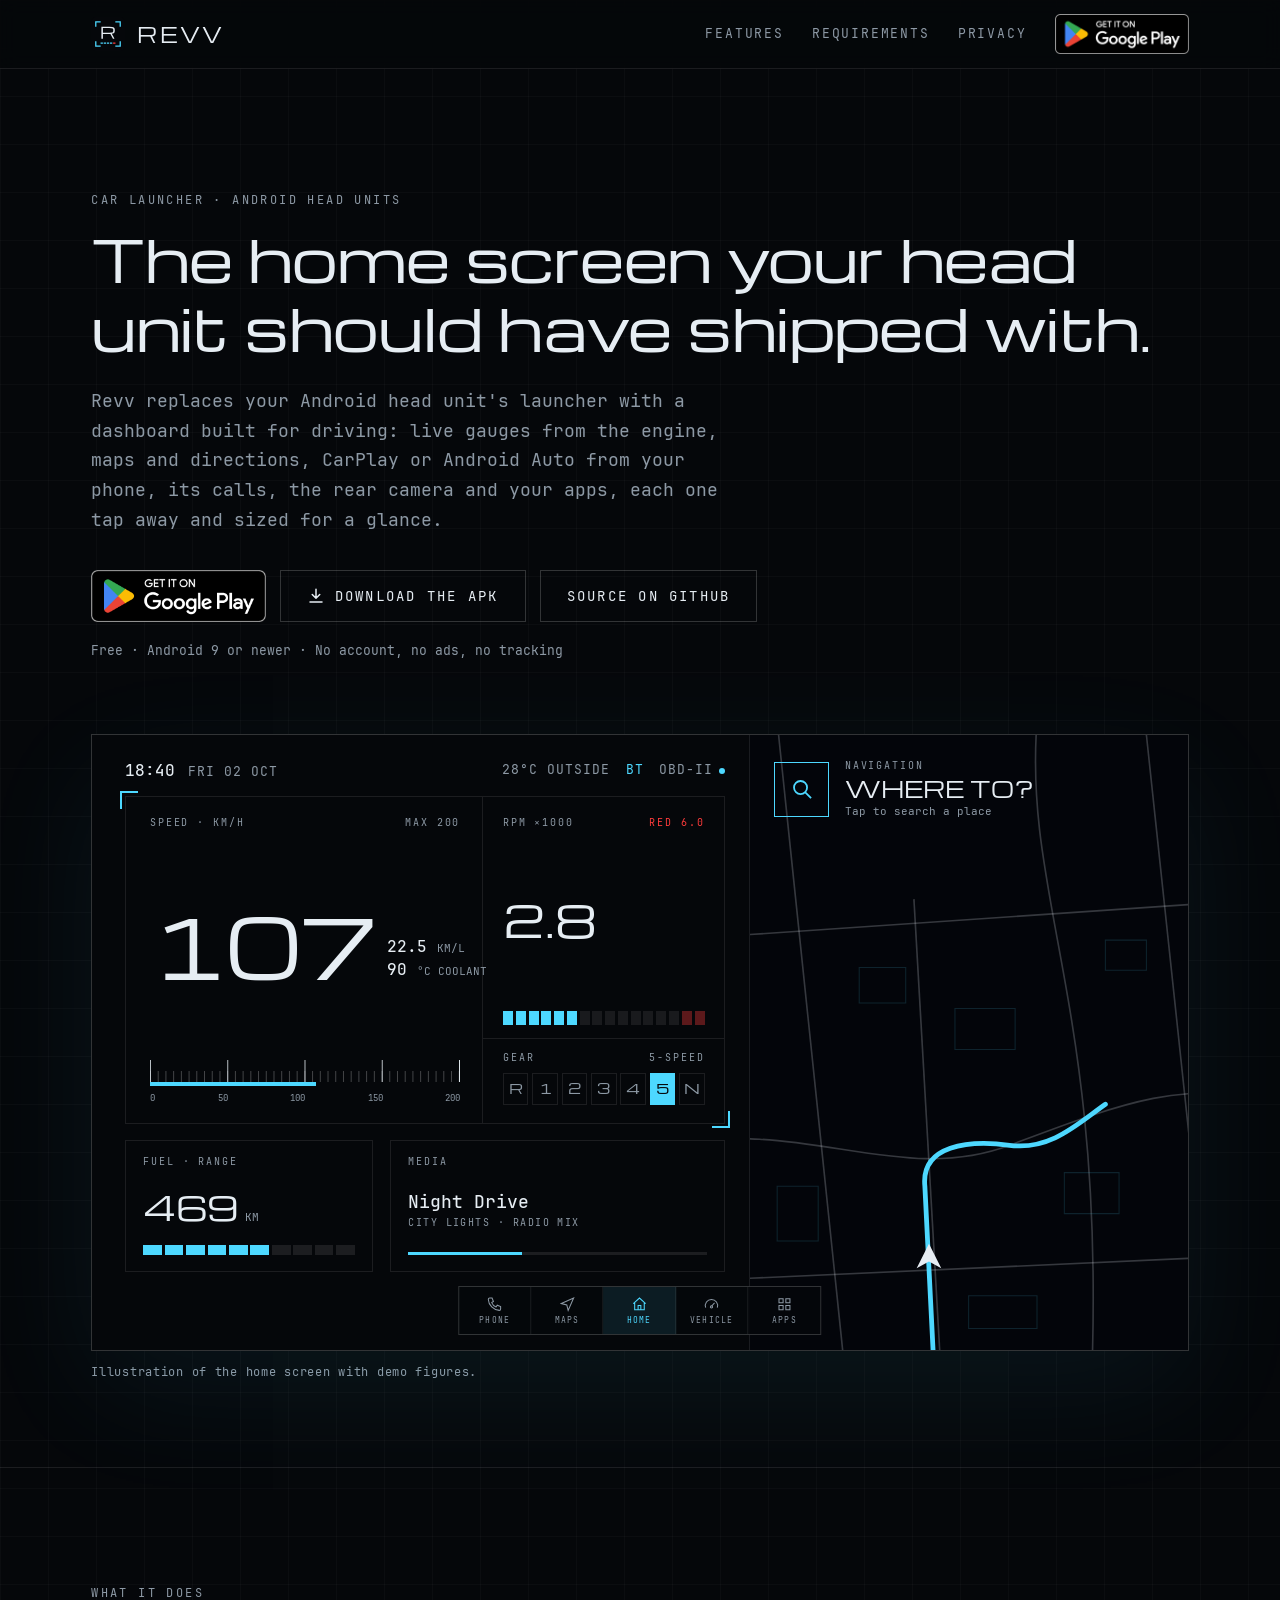
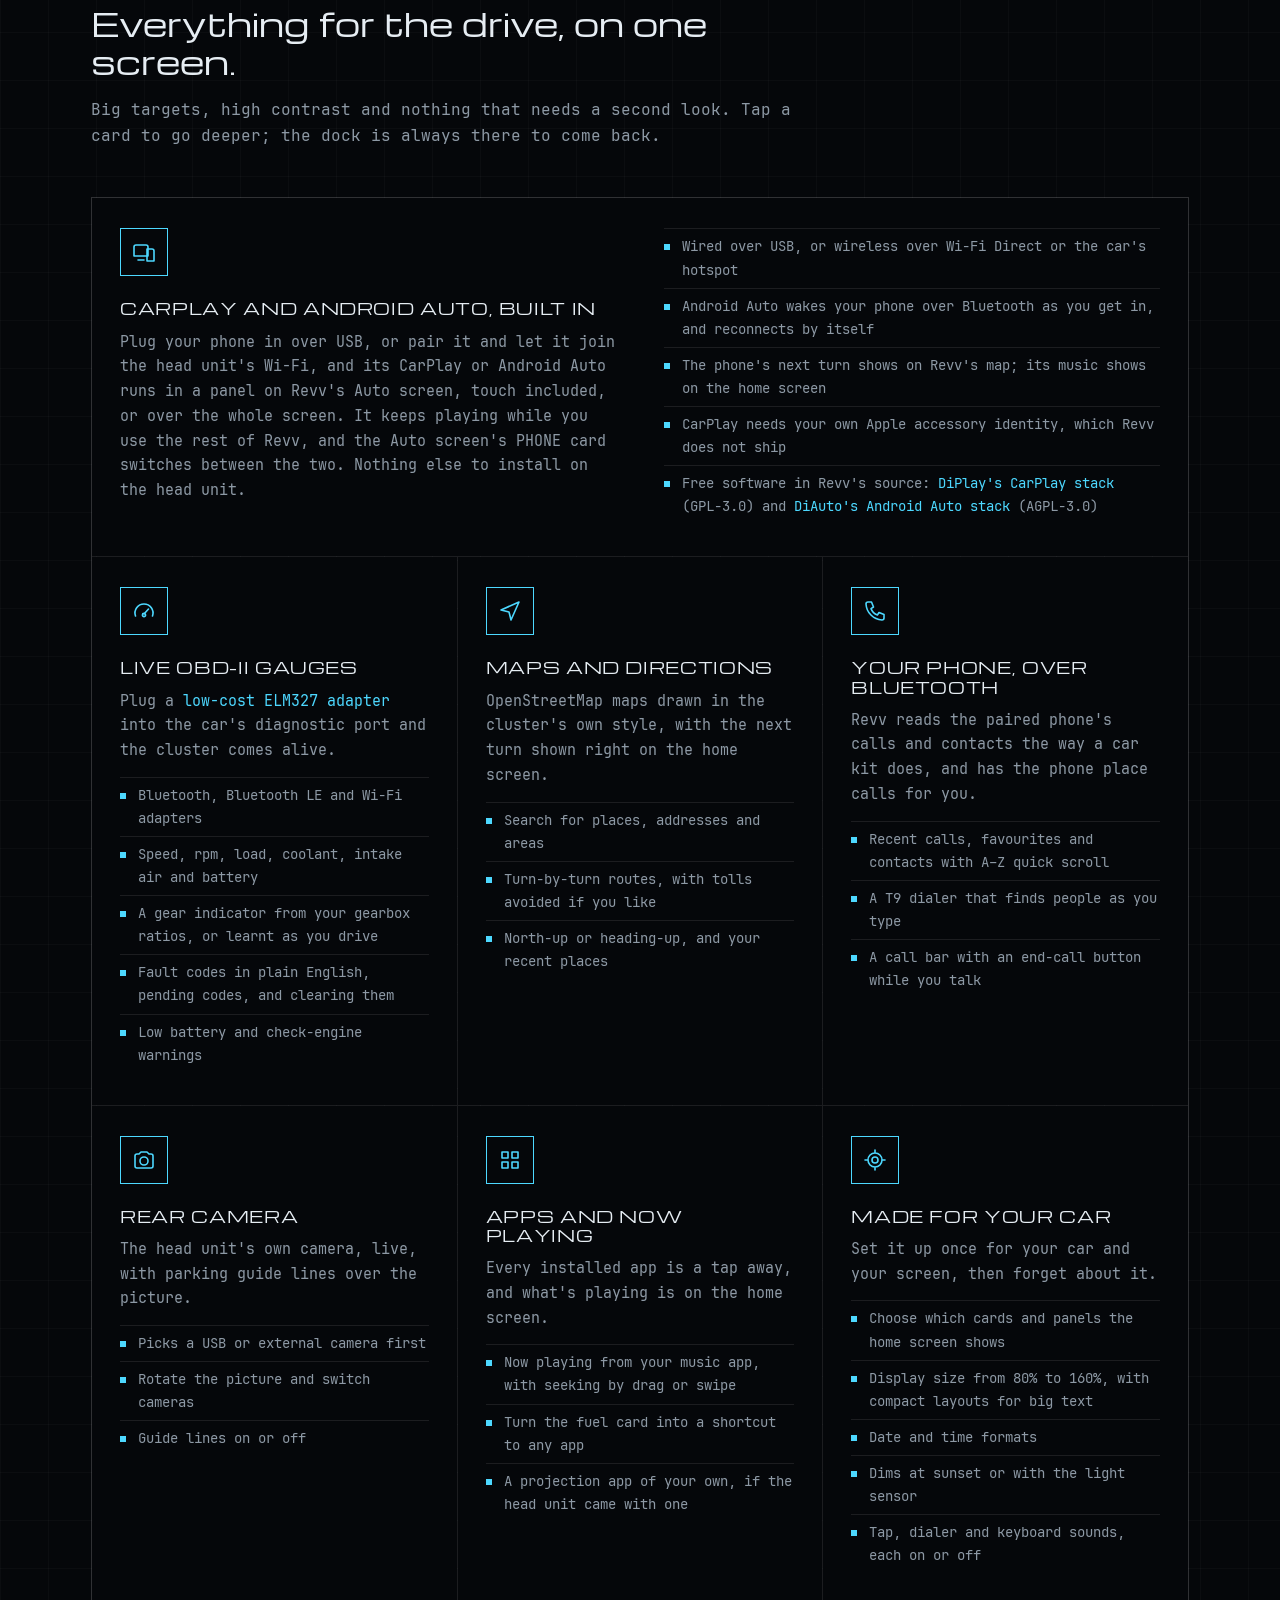
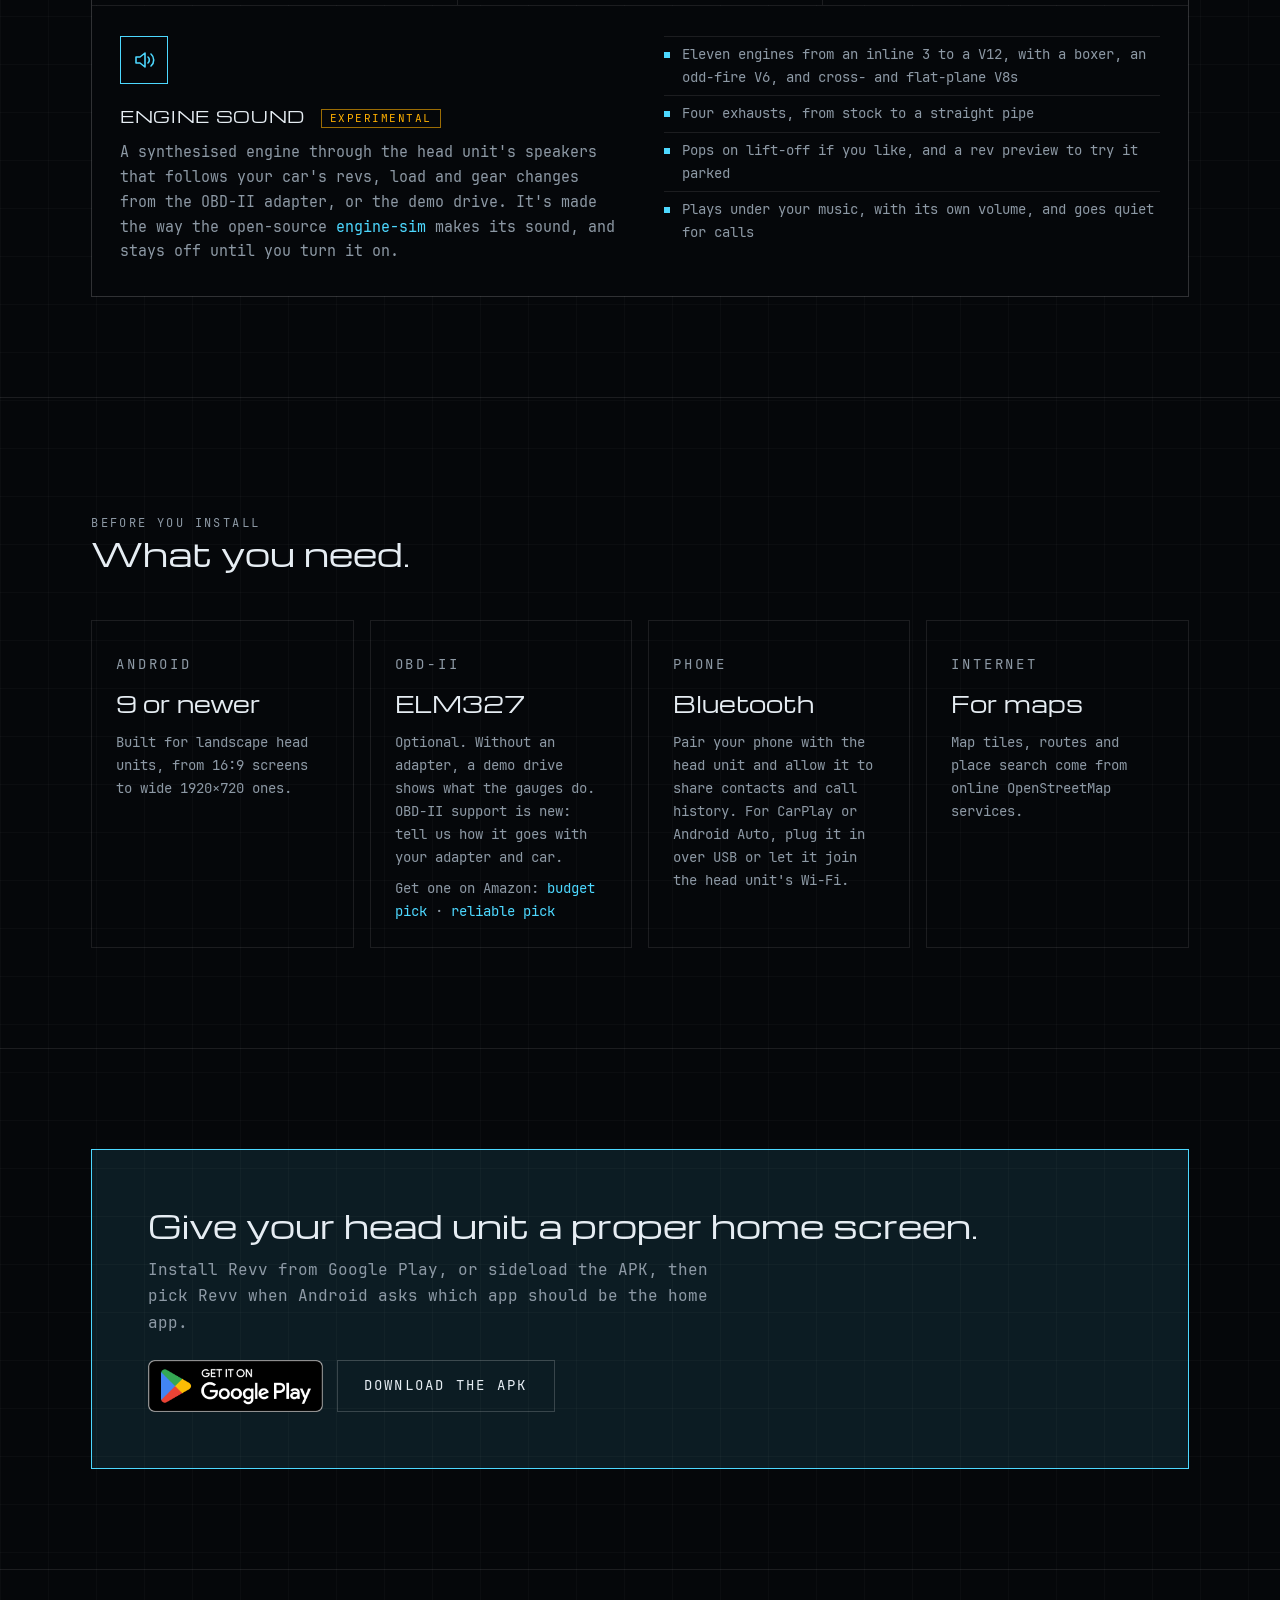
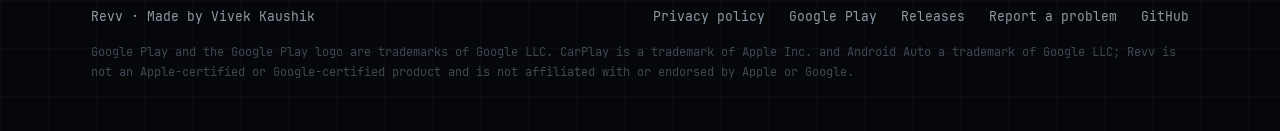
==== commit d072a197: "Build Android Auto into Revv beside CarPlay Android Auto runs in the Auto screen's panel or over the" ====
--- a/site/index.html
+++ b/site/index.html
@@ -4,10 +4,10 @@
   <meta charset="utf-8">
   <meta name="viewport" content="width=device-width, initial-scale=1">
   <title>Revv · Car launcher for Android head units</title>
-  <meta name="description" content="Revv turns an Android head unit into a driver's dashboard: live OBD-II gauges and fault codes, maps and directions, your phone's calls and contacts over Bluetooth, the rear camera and your apps.">
+  <meta name="description" content="Revv turns an Android head unit into a driver's dashboard: CarPlay and Android Auto built in, live OBD-II gauges and fault codes, maps and directions, your phone's calls and contacts over Bluetooth, the rear camera and your apps.">
   <meta name="theme-color" content="#05070a">
   <meta property="og:title" content="Revv · Car launcher for Android head units">
-  <meta property="og:description" content="Live OBD-II gauges, maps, calls from your phone and your apps, on one home screen built for driving.">
+  <meta property="og:description" content="CarPlay and Android Auto built in, live OBD-II gauges, maps, calls from your phone and your apps, on one home screen built for driving.">
   <meta property="og:type" content="website">
   <link rel="icon" href="assets/icon.svg" type="image/svg+xml">
   <link rel="stylesheet" href="assets/style.css">
@@ -21,7 +21,6 @@
       </a>
       <nav class="site-nav" aria-label="Main">
         <a class="hide-small" href="#features">Features</a>
-        <a class="hide-small" href="#carplay">CarPlay</a>
         <a class="hide-small" href="#requirements">Requirements</a>
         <a href="privacy.html">Privacy</a>
         <a class="store-badge small" href="https://play.google.com/store/apps/details?id=com.vivekkaushik.revv"><img src="assets/google-play-badge.png" width="564" height="168" alt="Get it on Google Play"></a>
@@ -34,7 +33,7 @@
       <div class="wrap">
         <p class="caption">Car launcher · Android head units</p>
         <h1>The home screen your head unit should have shipped with.</h1>
-        <p class="lede">Revv replaces your Android head unit's launcher with a dashboard built for driving: live gauges from the engine, maps and directions, calls from your phone, the rear camera and your apps, each one tap away and sized for a glance.</p>
+        <p class="lede">Revv replaces your Android head unit's launcher with a dashboard built for driving: live gauges from the engine, maps and directions, CarPlay or Android Auto from your phone, its calls, the rear camera and your apps, each one tap away and sized for a glance.</p>
         <div class="actions">
           <a class="store-badge" href="https://play.google.com/store/apps/details?id=com.vivekkaushik.revv"><img src="assets/google-play-badge.png" width="564" height="168" alt="Get it on Google Play"></a>
           <a class="button" href="https://github.com/iamvivekkaushik/Revv/releases/latest">
@@ -140,6 +139,20 @@
           <p>Big targets, high contrast and nothing that needs a second look. Tap a card to go deeper; the dock is always there to come back.</p>
         </div>
         <div class="features">
+          <article class="feature wide">
+            <div>
+              <div class="icon"><svg viewBox="0 0 24 24" aria-hidden="true"><path d="M2 7a2 2 0 0 1 2-2h10a2 2 0 0 1 2 2v9H2zM15 9h5a2 2 0 0 1 2 2v10h-7zM6 20h6"/></svg></div>
+              <h3>CARPLAY AND ANDROID AUTO, BUILT IN</h3>
+              <p>Plug your phone in over USB, or pair it and let it join the head unit's Wi-Fi, and its CarPlay or Android Auto runs in a panel on Revv's Auto screen, touch included, or over the whole screen. It keeps playing while you use the rest of Revv, and the Auto screen's PHONE card switches between the two. Nothing else to install on the head unit.</p>
+            </div>
+            <ul>
+              <li>Wired over USB, or wireless over Wi-Fi Direct or the car's hotspot</li>
+              <li>Android Auto wakes your phone over Bluetooth as you get in, and reconnects by itself</li>
+              <li>The phone's next turn shows on Revv's map; its music shows on the home screen</li>
+              <li>CarPlay needs your own Apple accessory identity, which Revv does not ship</li>
+              <li>Free software in Revv's source: <a href="https://github.com/iamvivekkaushik/Revv/tree/master/carplay" target="_blank" rel="noopener">DiPlay's CarPlay stack</a> (GPL-3.0) and <a href="https://github.com/iamvivekkaushik/Revv/tree/master/androidauto" target="_blank" rel="noopener">DiAuto's Android Auto stack</a> (AGPL-3.0)</li>
+            </ul>
+          </article>
           <article class="feature">
             <div class="icon"><svg viewBox="0 0 24 24" aria-hidden="true"><path d="M3.5 17a9 9 0 1 1 17 0M12 15l4.5-5M13.6 16a1.6 1.6 0 1 1-3.2 0 1.6 1.6 0 0 1 3.2 0"/></svg></div>
             <h3>LIVE OBD-II GAUGES</h3>
@@ -184,12 +197,12 @@
           </article>
           <article class="feature">
             <div class="icon"><svg viewBox="0 0 24 24" aria-hidden="true"><path d="M4 4h6v6H4zM14 4h6v6h-6zM4 14h6v6H4zM14 14h6v6h-6z"/></svg></div>
-            <h3>APPS AND PROJECTION</h3>
-            <p>Every installed app is a tap away, and phone projection starts from its own screen.</p>
-            <ul>
-              <li>Start Android Auto, or the projection app you choose</li>
-              <li>Now playing from your music app on the home screen</li>
+            <h3>APPS AND NOW PLAYING</h3>
+            <p>Every installed app is a tap away, and what's playing is on the home screen.</p>
+            <ul>
+              <li>Now playing from your music app, with seeking by drag or swipe</li>
               <li>Turn the fuel card into a shortcut to any app</li>
+              <li>A projection app of your own, if the head unit came with one</li>
             </ul>
           </article>
           <article class="feature">
@@ -221,26 +234,6 @@
       </div>
     </section>
 
-    <section id="carplay">
-      <div class="wrap">
-        <div class="companion">
-          <div>
-            <p class="caption">Built in</p>
-            <h2>CarPlay, inside Revv.</h2>
-            <p>Wired over USB or wireless, your iPhone's CarPlay runs in a panel on Revv's Auto screen, touch included, or over the whole screen, and keeps playing while you use the rest of Revv. Set up from Revv's own settings; nothing else to install.</p>
-            <ul>
-              <li>Android 9 or newer, like the rest of Revv</li>
-              <li>Your own Apple accessory identity: Revv ships none</li>
-              <li>Free software: DiPlay's CarPlay stack, GPL-3.0, in Revv's source</li>
-            </ul>
-          </div>
-          <div class="actions">
-            <a class="button" href="https://github.com/iamvivekkaushik/Revv/tree/master/carplay">Source · GPL-3.0</a>
-          </div>
-        </div>
-      </div>
-    </section>
-
     <section id="requirements">
       <div class="wrap">
         <div class="section-head">
@@ -262,7 +255,7 @@
           <div class="fact">
             <p class="caption">Phone</p>
             <div class="value">Bluetooth</div>
-            <p>Pair your phone with the head unit and allow it to share contacts and call history.</p>
+            <p>Pair your phone with the head unit and allow it to share contacts and call history. For CarPlay or Android Auto, plug it in over USB or let it join the head unit's Wi-Fi.</p>
           </div>
           <div class="fact">
             <p class="caption">Internet</p>
@@ -299,7 +292,7 @@
         <a href="https://github.com/iamvivekkaushik/Revv/issues">Report a problem</a>
         <a href="https://github.com/iamvivekkaushik/Revv">GitHub</a>
       </nav>
-      <p class="legal">Google Play and the Google Play logo are trademarks of Google LLC. CarPlay is a trademark of Apple Inc.; Revv is not an Apple-certified product and is not affiliated with or endorsed by Apple or Google.</p>
+      <p class="legal">Google Play and the Google Play logo are trademarks of Google LLC. CarPlay is a trademark of Apple Inc. and Android Auto a trademark of Google LLC; Revv is not an Apple-certified or Google-certified product and is not affiliated with or endorsed by Apple or Google.</p>
     </div>
   </footer>
 </body>
--- a/site/assets/style.css
+++ b/site/assets/style.css
@@ -251,14 +251,6 @@
 .fact .value { font-family: var(--display); font-size: 22px; margin-top: 10px; }
 .fact p { margin: 8px 0 0; color: var(--muted); font-size: 14px; }
 
-.companion { border: 1px solid var(--line-strong); padding: clamp(28px, 5vw, 56px); display: flex; flex-wrap: wrap; align-items: center; justify-content: space-between; gap: 28px 48px; }
-.companion > div:first-child { flex: 1 1 520px; }
-.companion h2 { margin-top: 10px; }
-.companion p:not(.caption) { margin: 14px 0 0; color: var(--muted); max-width: 640px; }
-.companion ul { margin: 16px 0 0; padding: 0; list-style: none; font-size: 14px; color: var(--muted); max-width: 640px; }
-.companion li { padding: 6px 0 6px 18px; position: relative; }
-.companion li::before { content: ""; position: absolute; left: 0; top: 15px; width: 6px; height: 6px; background: var(--cyan); }
-
 .cta { text-align: left; }
 .cta .panel { border: 1px solid var(--cyan); background: var(--cyan-wash); padding: clamp(28px, 5vw, 56px); display: flex; flex-wrap: wrap; align-items: center; justify-content: space-between; gap: 24px; }
 .cta p { margin: 12px 0 0; color: var(--muted); max-width: 560px; }
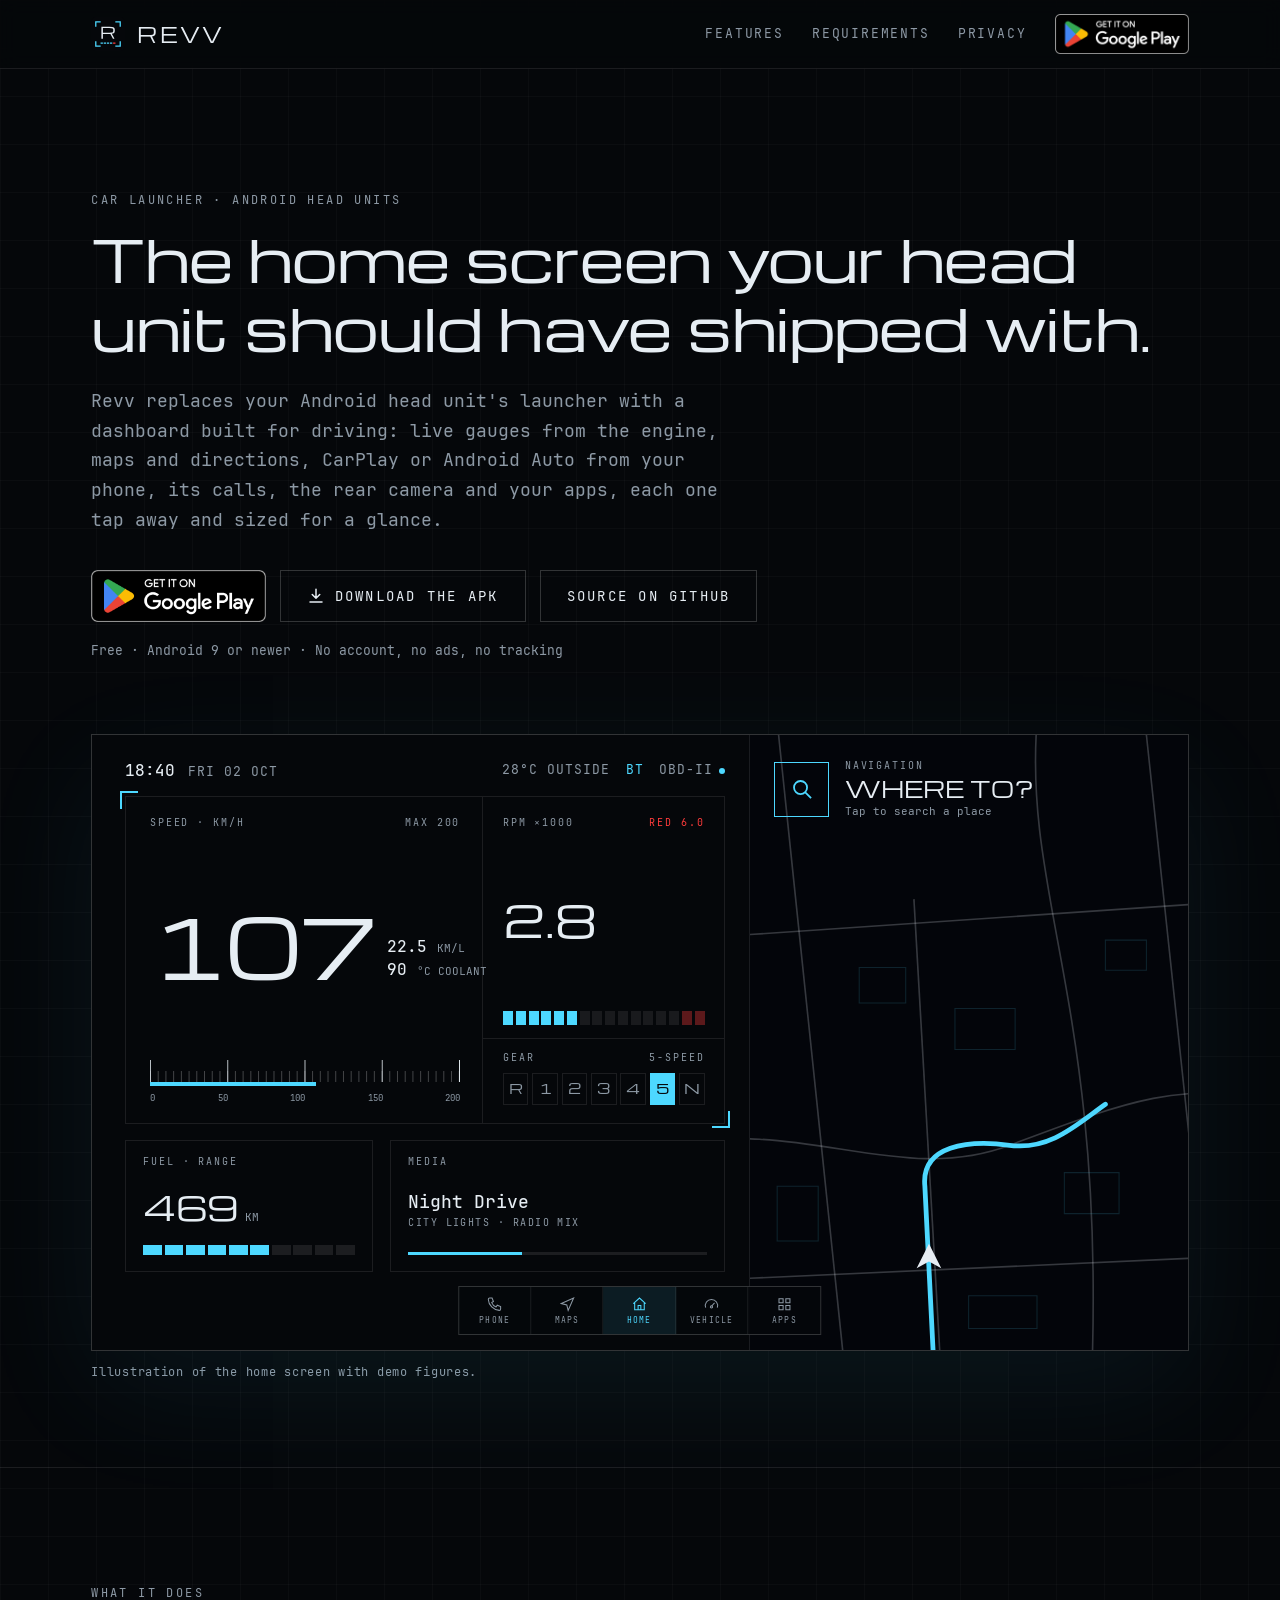
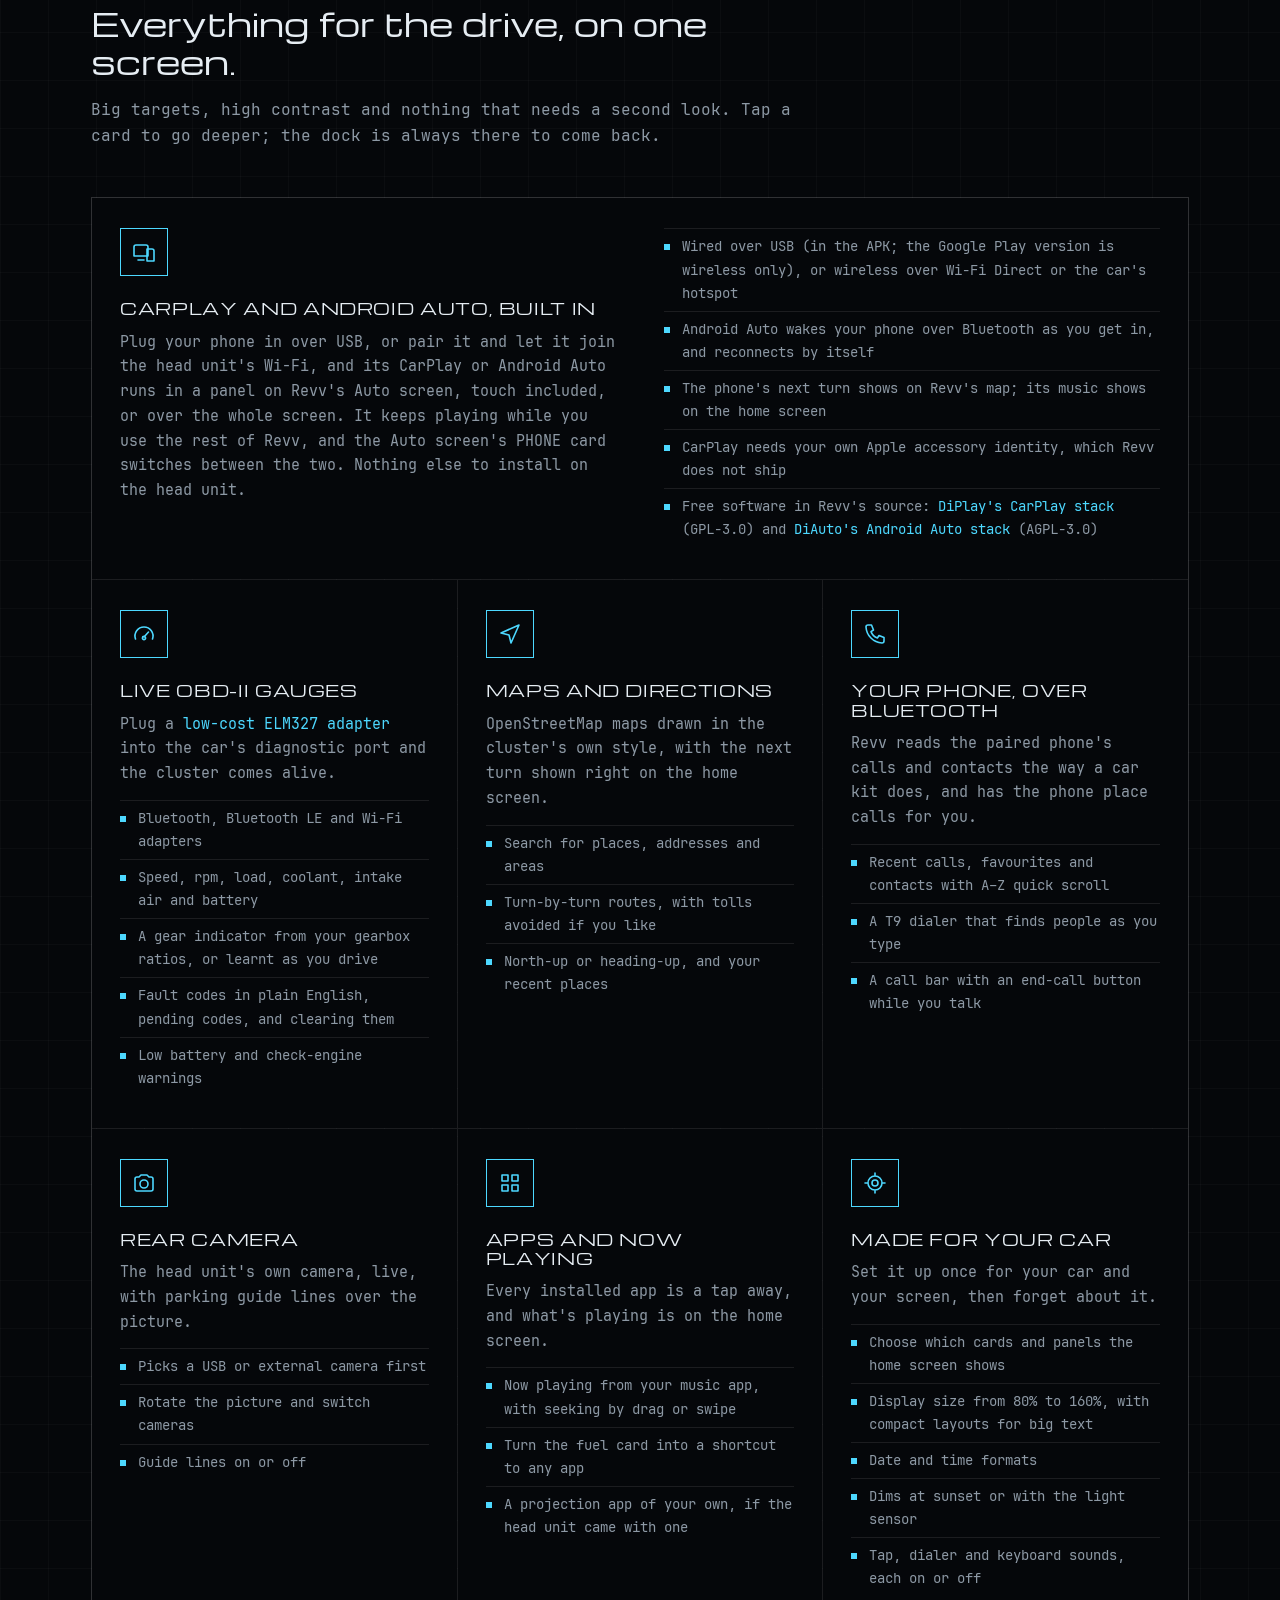
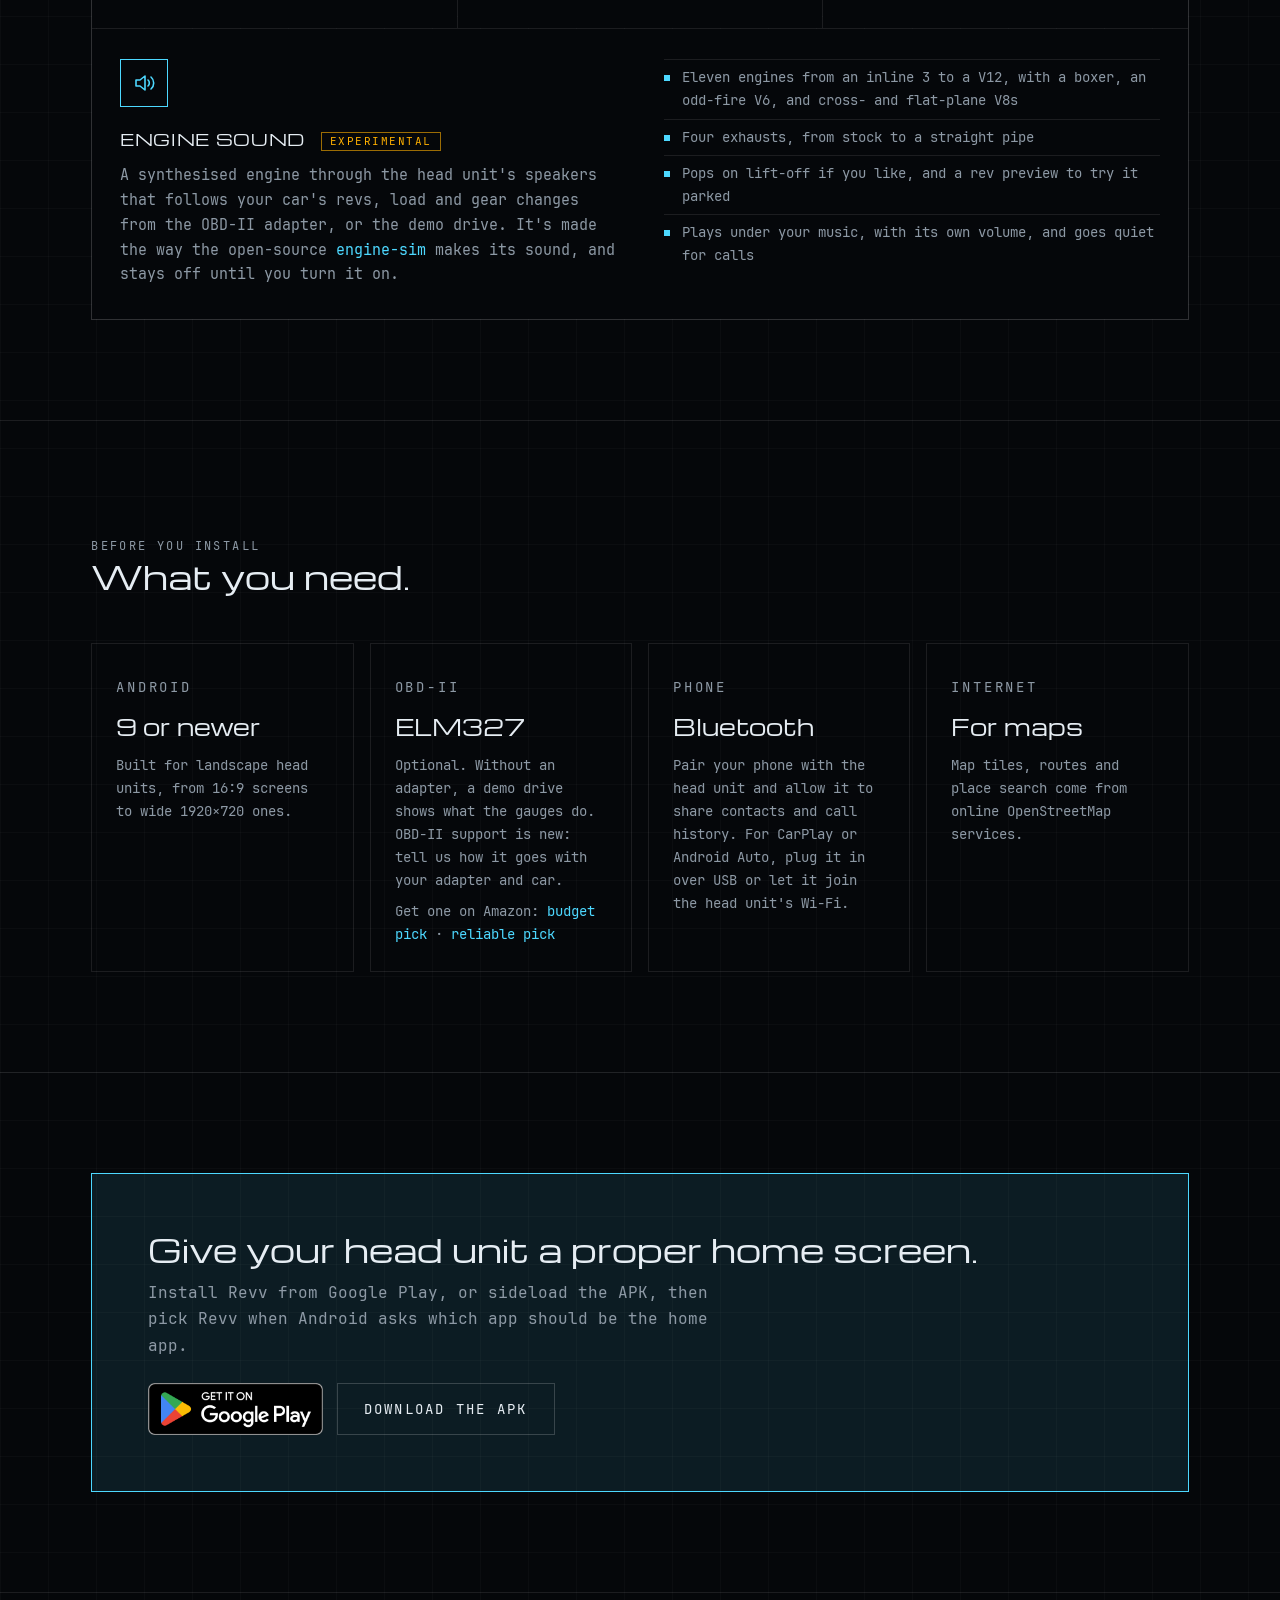
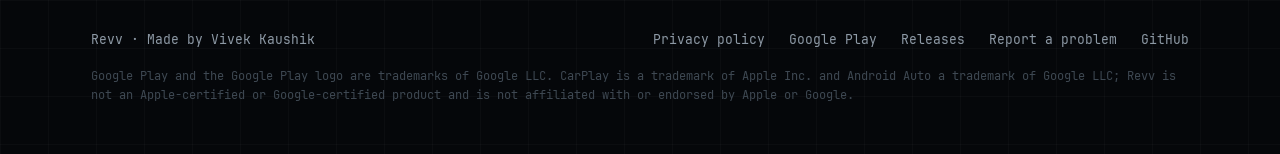
==== commit ace0a451: "Leave USB CarPlay's VPN service out of the Play build Google Play rejected Revv's use of VpnService," ====
--- a/site/index.html
+++ b/site/index.html
@@ -146,7 +146,7 @@
               <p>Plug your phone in over USB, or pair it and let it join the head unit's Wi-Fi, and its CarPlay or Android Auto runs in a panel on Revv's Auto screen, touch included, or over the whole screen. It keeps playing while you use the rest of Revv, and the Auto screen's PHONE card switches between the two. Nothing else to install on the head unit.</p>
             </div>
             <ul>
-              <li>Wired over USB, or wireless over Wi-Fi Direct or the car's hotspot</li>
+              <li>Wired over USB (in the APK; the Google Play version is wireless only), or wireless over Wi-Fi Direct or the car's hotspot</li>
               <li>Android Auto wakes your phone over Bluetooth as you get in, and reconnects by itself</li>
               <li>The phone's next turn shows on Revv's map; its music shows on the home screen</li>
               <li>CarPlay needs your own Apple accessory identity, which Revv does not ship</li>
